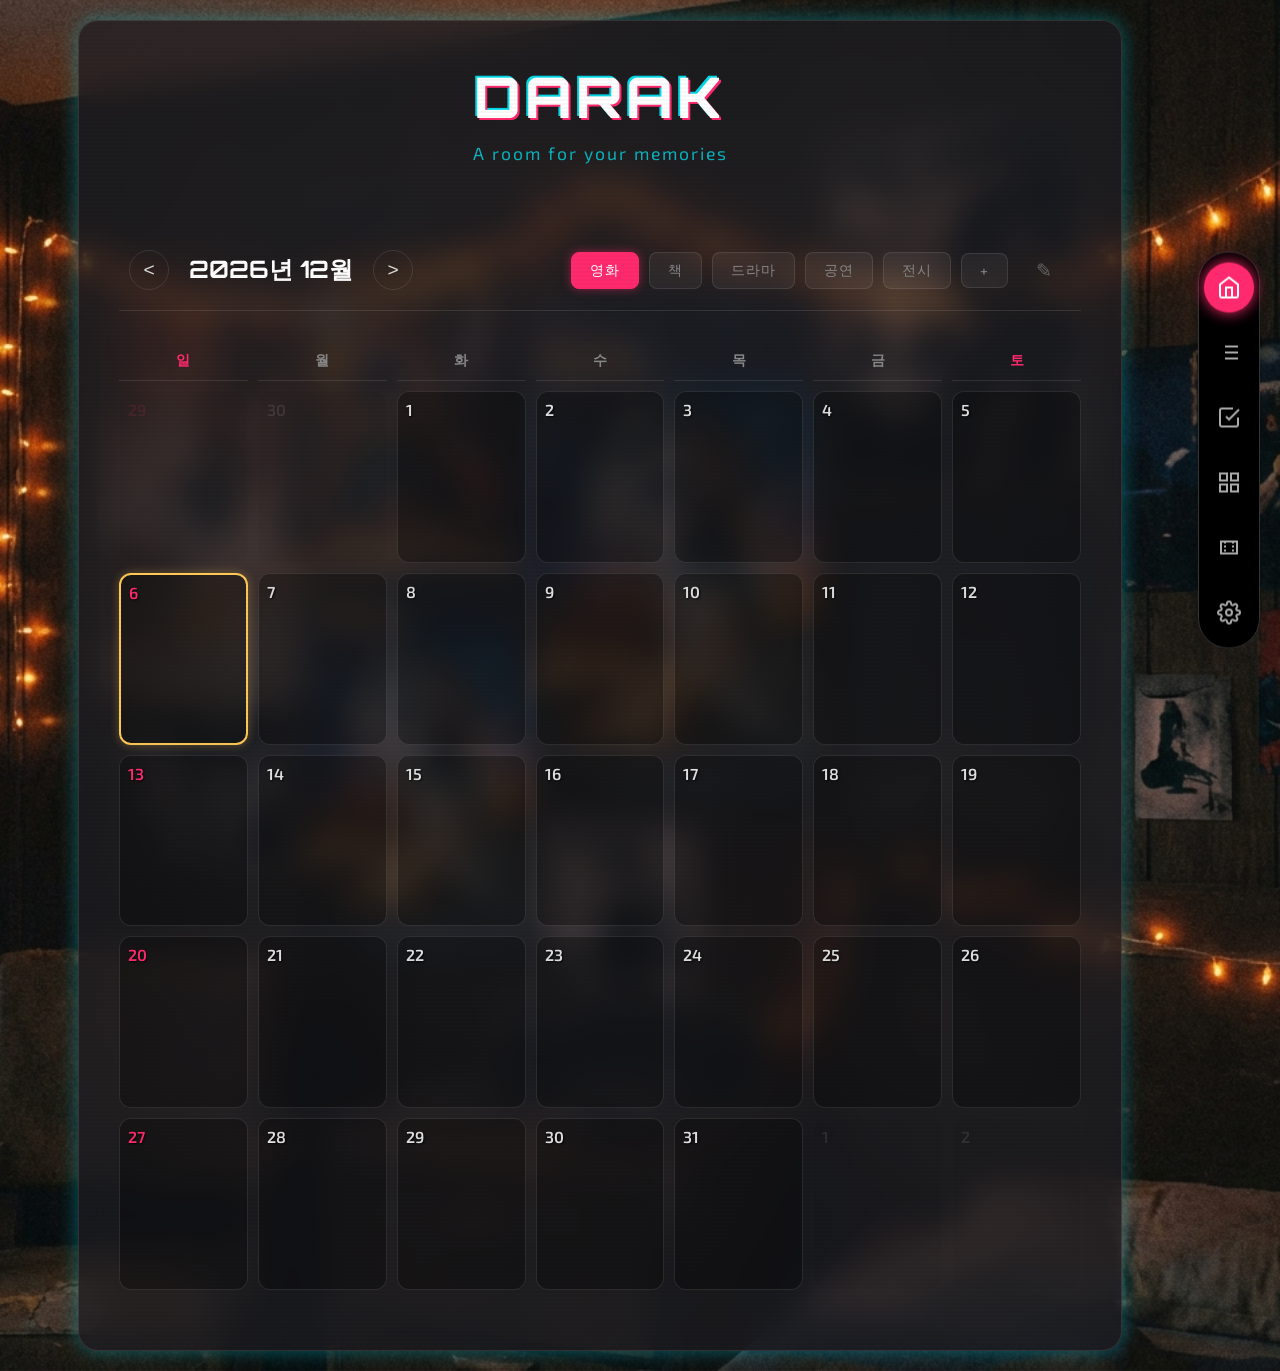
==== KimGeonho_Final/main/index.html @ 85fdf647 "DARAK 첫 커밋" ====
<!DOCTYPE html>
<html>

<head>
  <meta charset="UTF-8" />
  <meta name="viewport" content="width=device-width, initial-scale=1.0" />
  <title> DARAK </title>
  <link rel="preconnect" href="https://fonts.googleapis.com">
  <link rel="preconnect" href="https://fonts.gstatic.com" crossorigin>
  <link href="https://fonts.googleapis.com/css2?family=Exo+2:wght@300;400;700&family=Orbitron:wght@400;700&display=swap"
    rel="stylesheet">
  <script src="https://cdn.zingchart.com/zingchart.min.js"></script>
  <link rel="stylesheet" href="style.css">
</head>

<body>
  <div class="container">
    <h1> DARAK </h1>
    <p class="subtitle">A room for your memories</p>
    <h2 id="pageTitle"
      style="color: var(--accent-neon-blue); margin-top: 10px; font-size: 1.5em; text-transform: uppercase; font-family: 'Orbitron', sans-serif; height: 1.5em;">
    </h2>


    <div class="calendar-header">
      <div class="month-nav">
        <button class="nav-button" onclick="changeMonth(-1)">&lt;</button>
        <div class="month-year" id="monthYear">2025년 1월</div>
        <button class="nav-button" onclick="changeMonth(1)">&gt;</button>
      </div>
      <div class="category-tabs">
        <div class="category-tab active">영화</div>
        <div class="category-tab">책</div>
        <div class="category-tab">드라마</div>
        <div class="category-tab">공연</div>
        <div class="category-tab">전시</div>
        <div class="category-tab">+</div>
        <div class="category-tab edit-mode-btn" onclick="toggleCategoryEdit()" title="Remove Category">✎</div>
      </div>
    </div>

    <!-- Main Views -->
    <!-- ... skipping middle ... -->

    <!-- Main Views -->

    <!-- Main Views -->
    <div id="calendarView" class="view-section active">
      <div class="calendar-grid">
        <div class="day-header weekend">일</div>
        <div class="day-header">월</div>
        <div class="day-header">화</div>
        <div class="day-header">수</div>
        <div class="day-header">목</div>
        <div class="day-header">금</div>
        <div class="day-header weekend">토</div>
        <!-- Days will be generated by JS -->
      </div>
    </div>

    <!-- List View Added -->
    <div id="listView" class="view-section" style="display: none;">
      <div class="list-container" id="recordListContainer">
        <!-- List items will be generated here -->
      </div>
    </div>

    <div id="bucketView" class="view-section" style="display: none;">
      <h2 class="month-year">Bucket List</h2>
      <div class="bookshelf" id="bookshelfContainer">
        <!-- Shelves will be generated here -->
      </div>
    </div>

    <!-- Stats View -->
    <div id="statsView" class="view-section" style="display: none;">
      <h3 class="month-year">Statistics</h3>
      <div class="view-content">
        <div class="stats-dashboard">

          <!-- Card 1: Total Memories (Full Width) -->
          <div class="stat-card span-2" style="text-align: center; padding: 20px;">
            <h4 style="margin-bottom: 10px;">TOTAL MEMORIES</h4>
            <div class="stat-big-number neon-blue" id="statTotalCount">0</div>
          </div>

          <!-- Card 2: By Category -->
          <div class="stat-card">
            <h4>By Category</h4>
            <div class="stat-list" id="statCategoryList"></div>
          </div>

          <!-- Card 3: Top 3 Favorites -->
          <div class="stat-card">
            <h4>Top 3 Favorites</h4>
            <div id="statTop3List"></div>
          </div>

          <!-- Card 4: Rating Distribution -->
          <div class="stat-card">
            <div style="display:flex; justify-content:space-between; align-items:center;">
              <h4>Rating Distribution</h4>
              <div id="statAvgDisplay" class="stat-avg-display"></div>
            </div>
            <div class="stat-graph" id="statRatingGraph"></div>
          </div>

          <!-- Card 5: Mind Map -->
          <div class="stat-card">
            <h4>Keywords</h4>
            <div id="statMindMap" class="mindmap-container"></div>
          </div>

        </div>
      </div>
    </div>

    <!-- Ticket Gallery View -->
    <!-- Ticket Wall View (Renamed to match script and optimized structure) -->
    <div id="ticketWallView" class="view-section" style="display: none;">
      <h2 class="month-year">Ticket Archive</h2>
      <div id="ticketWallContainer" class="ticket-wall-container">
        <!-- Saved tickets shown here -->
      </div>
    </div>

    <!-- Settings View (New) -->
    <div id="settingsView" class="view-section" style="display: none;">
      <h2 class="month-year">Settings</h2>
      <div class="view-content" style="padding: 20px; color: var(--text-main);">

        <div class="settings-card"
          style="background: rgba(0,0,0,0.5); padding: 20px; border-radius: 12px; border: 1px solid var(--glass-border); margin-bottom: 20px;">
          <h3 style="color: var(--accent-neon-blue); margin-bottom: 15px;">Data Management</h3>
          <p style="margin-bottom: 15px; color: #aaa;">Export your data for backup or restore it from a previous save.
          </p>

          <div style="display: flex; gap: 10px;">
            <button class="save-btn" onclick="window.exportJSON()" style="margin: 0; flex: 1;">
              Export Data (JSON)
            </button>
            <button class="save-btn" onclick="document.getElementById('importFileSetting').click()"
              style="margin: 0; flex: 1; background: var(--accent-gold); color: #000;">
              Import Data
            </button>
            <input type="file" id="importFileSetting" style="display: none;" accept=".json"
              onchange="window.importJSON(event)">
          </div>
        </div>

        <div class="settings-card"
          style="background: rgba(0,0,0,0.5); padding: 20px; border-radius: 12px; border: 1px solid var(--glass-border);">
          <h3 style="color: var(--accent-gold); margin-bottom: 15px;">About</h3>
          <p style="color: #aaa;">DARAK: A room for your memories.</p>
          <p style="color: #666; font-size: 0.8em; margin-top: 10px;">Version 1.2.0 (IndexedDB Enabled)</p>
        </div>

      </div>
    </div>
  </div>

  <!-- Floating Sidebar -->
  <div class="floating-sidebar">
    <button class="sidebar-btn active" onclick="switchView('calendar')" title="Home">
      <svg width="24" height="24" viewBox="0 0 24 24" fill="none" stroke="currentColor" stroke-width="2">
        <path d="M3 9l9-7 9 7v11a2 2 0 0 1-2 2H5a2 2 0 0 1-2-2z"></path>
        <polyline points="9 22 9 12 15 12 15 22"></polyline>
      </svg>
    </button>
    <button class="sidebar-btn" onclick="switchView('list')" title="List View">
      <svg width="24" height="24" viewBox="0 0 24 24" fill="none" stroke="currentColor" stroke-width="2">
        <line x1="8" y1="6" x2="21" y2="6"></line>
        <line x1="8" y1="12" x2="21" y2="12"></line>
        <line x1="8" y1="18" x2="21" y2="18"></line>
        <line x1="3" y1="6" x2="3.01" y2="6"></line>
        <line x1="3" y1="12" x2="3.01" y2="12"></line>
        <line x1="3" y1="18" x2="3.01" y2="18"></line>
      </svg>
    </button>
    <button class="sidebar-btn" onclick="switchView('bucket')" title="Bucket List">
      <svg width="24" height="24" viewBox="0 0 24 24" fill="none" stroke="currentColor" stroke-width="2">
        <polyline points="9 11 12 14 22 4"></polyline>
        <path d="M21 12v7a2 2 0 0 1-2 2H5a2 2 0 0 1-2-2V5a2 2 0 0 1 2-2h11"></path>
      </svg>
    </button>
    <button class="sidebar-btn" onclick="switchView('stats')" title="Statistics">
      <svg width="24" height="24" viewBox="0 0 24 24" fill="none" stroke="currentColor" stroke-width="2">
        <rect x="3" y="3" width="7" height="7"></rect>
        <rect x="14" y="3" width="7" height="7"></rect>
        <rect x="14" y="14" width="7" height="7"></rect>
        <rect x="3" y="14" width="7" height="7"></rect>
      </svg>
    </button>
    <!-- Ticket Gallery Button -->
    <button class="sidebar-btn" onclick="switchView('gallery')" title="Ticket Storage">
      <svg width="24" height="24" viewBox="0 0 24 24" fill="none" stroke="currentColor" stroke-width="2">
        <path d="M4 6h16v12H4z"></path>
        <line x1="8" y1="6" x2="8" y2="18" stroke-dasharray="2 2"></line>
        <line x1="16" y1="6" x2="16" y2="18" stroke-dasharray="2 2"></line>
      </svg>
    </button>
    <!-- Settings Button -->
    <button class="sidebar-btn" onclick="switchView('settings')" title="Settings">
      <svg width="24" height="24" viewBox="0 0 24 24" fill="none" stroke="currentColor" stroke-width="2">
        <circle cx="12" cy="12" r="3"></circle>
        <path
          d="M19.4 15a1.65 1.65 0 0 0 .33 1.82l.06.06a2 2 0 0 1 0 2.83 2 2 0 0 1-2.83 0l-.06-.06a1.65 1.65 0 0 0-1.82-.33 1.65 1.65 0 0 0-1 1.51V21a2 2 0 0 1-2 2 2 2 0 0 1-2-2v-.09A1.65 1.65 0 0 0 9 19.4a1.65 1.65 0 0 0-1.82.33l-.06.06a2 2 0 0 1-2.83 0 2 2 0 0 1 0-2.83l.06-.06a1.65 1.65 0 0 0 .33-1.82 1.65 1.65 0 0 0-1.51-1H3a2 2 0 0 1-2-2 2 2 0 0 1 2-2h.09A1.65 1.65 0 0 0 4.6 9a1.65 1.65 0 0 0-.33-1.82l-.06-.06a2 2 0 0 1 0-2.83 2 2 0 0 1 2.83 0l.06.06a1.65 1.65 0 0 0 1.82.33H9a1.65 1.65 0 0 0 1-1.51V3a2 2 0 0 1 2-2 2 2 0 0 1 2 2v.09a1.65 1.65 0 0 0 1 1.51 1.65 1.65 0 0 0 1.82-.33l.06-.06a2 2 0 0 1 2.83 0 2 2 0 0 1 0 2.83l-.06.06a1.65 1.65 0 0 0-.33 1.82V9a1.65 1.65 0 0 0 1.51 1H21a2 2 0 0 1 2 2 2 2 0 0 1-2 2h-.09a1.65 1.65 0 0 0-1.51 1z">
        </path>
      </svg>
    </button>
  </div>

  <!-- Modal Structure -->
  <div class="modal-overlay" id="recordModal">
    <div class="modal-content">
      <div class="modal-header">
        <div class="modal-title" id="modalTitle">Record</div>
        <button class="close-btn" type="button" onclick="closeModal()">&times;</button>
      </div>
      <div class="modal-body" id="modalBody">
        <form class="record-form" id="recordForm" onsubmit="saveRecord(event)">
          <!-- Title Section Redesigned -->
          <div class="form-group title-group">
            <input type="text" class="form-input title-input" id="recordTitle" placeholder="Enter Title Here">
          </div>

          <div class="form-group">
            <label class="form-label">Date</label>
            <input type="date" class="form-input" id="recordDate" required readonly>
          </div>

          <div class="form-group">
            <label class="form-label">Category</label>
            <select class="form-select" id="recordCategory" onchange="updateCategoryFields()">
              <option value="영화">영화</option>
              <option value="책">책</option>
              <option value="드라마">드라마</option>
              <option value="공연">공연</option>
              <option value="전시">전시</option>
              <option value="기타">기타</option>
            </select>
          </div>

          <div class="form-group">
            <label class="form-label">Image</label>
            <div class="image-mode-tabs">
              <button type="button" class="mode-tab active" onclick="switchImageMode('upload')">Upload</button>
              <button type="button" class="mode-tab" onclick="switchImageMode('search')">Search Web</button>
            </div>

            <div id="imageUploadSection">
              <div class="image-upload-wrapper">
                <input type="file" id="recordImage" accept="image/*" onchange="handleImageUpload(event)" hidden>
                <label for="recordImage" class="custom-file-upload btn-style">
                  <svg width="24" height="24" viewBox="0 0 24 24" fill="none" stroke="currentColor" stroke-width="2"
                    stroke-linecap="round" stroke-linejoin="round">
                    <rect x="3" y="3" width="18" height="18" rx="2" ry="2"></rect>
                    <circle cx="8.5" cy="8.5" r="1.5"></circle>
                    <polyline points="21 15 16 10 5 21"></polyline>
                  </svg>
                  <span>Upload Image</span>
                </label>
              </div>
            </div>

            <div id="imageSearchSection" style="display: none;">
              <div class="search-box">
                <input type="text" id="imgSearchInput" class="form-input" placeholder="Search for posters">
                <button type="button" class="search-go-btn" onclick="searchImages()">Go</button>
              </div>
              <div id="imgSearchResults" class="search-results-grid"></div>
            </div>

            <img id="imagePreview" class="image-preview">
          </div>

          <!-- OST Section Redesigned -->
          <div class="form-group">
            <label class="form-label">Music / Soundtrack</label>
            <div class="image-mode-tabs">
              <button type="button" class="mode-tab active" onclick="switchOstMode('url')">URL / Upload</button>
              <button type="button" class="mode-tab" onclick="switchOstMode('search')">Search YouTube</button>
            </div>

            <div id="ostUrlSection">
              <div class="ost-inputs">
                <input type="text" class="form-input" id="recordYoutube" placeholder="Paste YouTube URL">
                <input type="file" id="recordAudio" accept="audio/*" hidden onchange="handleAudioUpload(event)">
                <label for="recordAudio" class="custom-file-upload small-upload btn-style">
                  <span>Upload Music</span>
                </label>
              </div>
            </div>

            <div id="ostSearchSection" style="display: none;">
              <div class="search-box">
                <input type="text" id="ytSearchInput" class="form-input" placeholder="Search for music">
                <button type="button" class="search-go-btn" onclick="searchYoutube()">Go</button>
              </div>
              <div id="ytSearchResults" class="search-results-grid" style="grid-template-columns: 1fr; gap: 5px;"></div>
            </div>

            <div id="ostPreview" class="ost-preview"></div>
          </div>

          <div id="dynamicFields" class="dynamic-fields"></div>

          <div class="form-group">
            <label class="form-label">Location</label>
            <div class="tag-container" id="tags_location">
              <button type="button" class="add-tag-btn" onclick="addTag('location')">+</button>
            </div>
            <input type="hidden" id="recordLocation" class="dynamic-input">
          </div>

          <div class="form-group">
            <label class="form-label">Rating</label>
            <div class="star-rating" id="starRating">
              <span class="star" onclick="setRating(1)">★</span>
              <span class="star" onclick="setRating(2)">★</span>
              <span class="star" onclick="setRating(3)">★</span>
              <span class="star" onclick="setRating(4)">★</span>
              <span class="star" onclick="setRating(5)">★</span>
            </div>
            <input type="hidden" id="ratingValue" value="0">
          </div>

          <div class="form-group">
            <label class="form-label">Mood</label>
            <div class="mood-selector" id="moodSelector">
              <span class="mood-option" data-value="happy" onclick="setMood('happy')" title="Happy">😊</span>
              <span class="mood-option" data-value="excited" onclick="setMood('excited')" title="Excited">🤩</span>
              <span class="mood-option" data-value="relaxed" onclick="setMood('relaxed')" title="Relaxed">😌</span>
              <span class="mood-option" data-value="sad" onclick="setMood('sad')" title="Sad">😢</span>
              <span class="mood-option" data-value="angry" onclick="setMood('angry')" title="Angry">😡</span>
            </div>
            <input type="hidden" id="recordMood">
          </div>

          <div class="form-group">
            <label class="form-label">Review</label>
            <textarea class="form-textarea auto-expand" id="recordReview" rows="3"></textarea>
          </div>

          <input type="hidden" id="recordId">

          <div class="modal-footer" style="display: flex; gap: 10px; margin-top: 20px;">
            <button type="button" class="delete-btn" onclick="deleteCurrentRecord()"
              style="background: #e53e3e; color: white; border: none; padding: 15px; border-radius: 10px; flex: 1; display: none;"
              id="btnDelete">Delete</button>
            <button type="button" class="ticket-btn" onclick="downloadTicket()"
              style="background: var(--accent-gold); color: #000; border: none; padding: 15px; border-radius: 10px; flex: 1; font-weight:700;">Ticket</button>
            <button type="submit" class="save-btn" style="flex: 2; margin-top: 0;">Save Record</button>
          </div>
        </form>
      </div>
    </div>
  </div>

  <!-- Daily List Modal -->
  <div class="modal-overlay" id="dailyListModal">
    <div class="modal-content" style="max-width: 500px;">
      <div class="modal-header">
        <div class="modal-title" id="dailyListDate">Date</div>
        <button class="close-btn" onclick="closeDailyList()">&times;</button>
      </div>
      <div class="modal-body" id="dailyListBody">
        <!-- List items start -->
        <!-- Items inserted by JS -->
      </div>
    </div>
  </div>

  <!-- Settings Modal -->
  <div class="modal-overlay" id="settingsModal">
    <div class="modal-content" style="max-width: 500px;">
      <div class="modal-header">
        <div class="modal-title">Settings</div>
        <button class="close-btn" onclick="closeSettings()">&times;</button>
      </div>
      <div class="modal-body">
        <div class="form-group">
          <label class="form-label">Data Management</label>
          <div style="display: flex; gap: 10px; margin-bottom: 20px;">
            <button class="save-btn" onclick="exportJSON()" style="flex:1;">Backup Data (JSON)</button>
            <button class="ticket-btn" onclick="document.getElementById('importFile').click()"
              style="flex:1; background: #333; color: white;">Restore Data</button>
            <input type="file" id="importFile" accept=".json" style="display:none;" onchange="importJSON(event)">
          </div>
        </div>
        <div class="form-group" style="opacity: 0.5; pointer-events: none;">
          <label class="form-label">API Configuration (Built-in)</label>
          <input type="text" class="form-input" value="API Keys are integrated." readonly>
        </div>
        <!-- <button class="save-btn" onclick="saveSettings()">Save Configuration</button> -->
      </div>
    </div>
  </div>

  <!-- Ticket Export Template (Hidden/Off-screen) -->
  <div id="ticket-export-view" class="ticket-visual" style="position: absolute; left: -9999px; top: 0;">
    <div class="ticket-header">
      <img id="ticketImage" class="ticket-img">
      <div class="ticket-overlay"></div>
    </div>
    <div class="ticket-body">
      <div class="ticket-date" id="ticketDate">2025.12.25</div>
      <h1 class="ticket-title" id="ticketTitle">Movie Title</h1>
      <div class="ticket-meta">
        <span id="ticketCategory">MOVIE</span> • <span id="ticketRating">★★★★★</span>
      </div>
      <div class="ticket-location" id="ticketLocation">@ Home</div>
      <div class="ticket-barcode">
        <div class="barcode-lines"></div>
        <span class="ticket-id">NO. 0029384</span>
      </div>
    </div>
    <div class="ticket-rip"></div>
  </div>


  <!-- Custom Retro Confirm/Alert Modal -->
  <div class="modal-overlay" id="customPopup">
    <div class="modal-content retro-popup" style="max-width: 400px; text-align: center;">
      <h3 id="popupTitle" style="color: var(--accent-gold); margin-bottom: 15px;">ALERT</h3>
      <p id="popupMessage" style="margin-bottom: 20px; font-size: 1.1em;"></p>
      <input type="text" id="popupInput" class="form-input" style="display:none; margin-bottom: 20px;">
      <div class="popup-buttons">
        <button id="popupCancel" class="delete-btn" style="padding: 10px 20px; border-radius: 8px;">Cancel</button>
        <button id="popupOk" class="save-btn" style="margin: 0; padding: 10px 20px; border-radius: 8px;">OK</button>
      </div>
    </div>
  </div>

  <!-- Bucket List Action Modal -->
  <div class="modal-overlay" id="bucketActionModal">
    <div class="modal-content retro-popup" style="max-width: 400px; text-align: center;">
      <h3 id="bucketActionTitle" style="color: var(--accent-gold); margin-bottom: 20px;">BOOK TITLE</h3>
      <div class="popup-buttons vertical">
        <button onclick="handleBucketAction('review')" class="save-btn" style="width:100%; margin-bottom:10px;">Write
          Review</button>
        <button onclick="handleBucketAction('delete')" class="delete-btn"
          style="width:100%; margin-bottom:10px; background:#9d9d9d;">Remove</button>
        <button onclick="closeBucketAction()" class="cancel-btn" style="width:100%; border-radius:8px;">Cancel</button>
      </div>
    </div>
  </div>

  <!-- Bucket List Add Modal -->
  <div class="modal-overlay" id="bucketAddModal">
    <div class="modal-content retro-popup" style="max-width: 500px;">
      <h3 style="color: var(--accent-neon-blue); text-align: center; margin-bottom: 20px;">Add to Bucket List
      </h3>

      <div class="form-group">
        <label class="form-label">Title</label>
        <input type="text" id="bucketAddTitle" class="form-input title-input" placeholder="What do you want to see?">
      </div>

      <div class="form-group">
        <label class="form-label">Category</label>
        <div class="category-filter-container" id="bucketAddCategoryContainer">
          <!-- Buttons generated by JS -->
        </div>
        <input type="hidden" id="bucketAddCategory">
      </div>

      <div class="popup-buttons">
        <button onclick="closeBucketAdd()" class="delete-btn" style="padding:10px 20px;">Cancel</button>
        <button onclick="confirmBucketAdd()" class="save-btn" style="margin:0; padding:10px 20px;">Add
          Item</button>
      </div>
    </div>
  </div>



  <!-- Add Category Modal (Standardized) -->
  <div class="modal-overlay" id="addCategoryModal" style="z-index: 2147483647 !important;">
    <div class="modal-content retro-popup" style="max-width: 400px; text-align: center;">
      <h3 style="color: var(--accent-neon-blue); margin-bottom: 25px;">Add New Category</h3>
      <input type="text" id="newCategoryInput" class="form-input title-input" placeholder="Category Name"
        style="margin-bottom: 20px; width: 100%;">
      <div class="popup-buttons vertical">
        <button onclick="confirmAddCategory()" class="save-btn"
          style="width: 100%; margin-bottom: 10px;">Create</button>
        <button onclick="closeAddCategoryModal()" class="cancel-btn" style="width: 100%;">Cancel</button>
      </div>
    </div>
  </div>

  </div>
  </div>
  </div>

  <!-- Import Options Modal -->
  <div class="modal-overlay" id="importOptionsModal" style="z-index: 2147483647 !important;">
    <div class="modal-content retro-popup"
      style="max-width: 450px; text-align: center; border: 1px solid var(--accent-neon-blue);">
      <h3 style="color: var(--accent-neon-blue); margin-bottom: 20px;">Import Data Options</h3>
      <p style="color: #ccc; margin-bottom: 25px;">How would you like to handle the imported data?</p>

      <div class="popup-buttons vertical" style="gap: 15px;">
        <button onclick="confirmImport('merge')" class="save-btn"
          style="width: 100%; background: linear-gradient(135deg, #1cb5e0, #000851);">
          <strong>Merge (Recommend)</strong><br>
          <span style="font-size: 0.8em; font-weight: normal; opacity: 0.8;">Keep existing data, add new items.
            safe.</span>
        </button>

        <button onclick="confirmImport('replace')" class="save-btn"
          style="width: 100%; background: linear-gradient(135deg, #ff2a6d, #b00e3a); box-shadow: 0 4px 15px rgba(255,42,109,0.3);">
          <strong>Replace All</strong><br>
          <span style="font-size: 0.8em; font-weight: normal; opacity: 0.8;">⚠️ Overwrite current data
            completely.</span>
        </button>

        <button onclick="closeImportOptions()" class="cancel-btn" style="width: 100%;">Cancel</button>
      </div>
    </div>
  </div>

  <!-- Ticket Preview Modal -->
  <div class="modal-overlay" id="ticketPreviewModal">
    <div class="modal-content retro-popup" style="max-width: 450px; text-align: center; padding: 30px !important;">
      <h3 style="color: var(--accent-neon-blue); margin-bottom: 20px;">Ticket Generated</h3>
      <div id="ticketPreviewContainer"
        style="margin-bottom: 20px; border: 2px solid #555; border-radius: 8px; overflow: hidden;">
        <!-- Image injected here -->
      </div>
      <div class="popup-buttons vertical" style="display: flex; flex-direction: column; gap: 10px; width: 100%;">
        <button id="btnDownloadTicket" class="save-btn" style="width: 100%;">Download Image</button>
        <button id="btnSaveToWall" class="save-btn"
          style="width: 100%; background: var(--accent-gold); color: #000;">Add to Ticket Wall</button>
        <button onclick="document.getElementById('ticketPreviewModal').classList.remove('active')" class="cancel-btn"
          style="width: 100%;">Close</button>
      </div>
    </div>
  </div>



  <!-- Ticket HTML Template (Hidden) -->
  <div id="ticketView" class="ticket-view">
    <!-- Clip-path handles edges now -->

    <div class="ticket-content-overlay">
      <div class="ticket-header-overlay">
        <span class="ticket-brand">DARAK ORIGINAL TICKET</span>
        <span class="ticket-year" id="ticketYear">2024</span>
      </div>

      <div class="ticket-main-info">
        <h2 id="ticketTitle">TITLE</h2>
        <div class="ticket-rating-stars" id="ticketRating">★★★★★</div>
      </div>

      <div class="ticket-details-grid">
        <div class="ticket-detail-item">
          <label>DATE</label>
          <span id="ticketDate">2024.05.20</span>
        </div>
        <div class="ticket-detail-item">
          <label>CATEGORY</label>
          <span id="ticketCategory">MOVIE</span>
        </div>
        <div class="ticket-detail-item full-width">
          <label>REVIEW</label>
          <span id="ticketReview" class="review-text">Review text...</span>
        </div>
      </div>

      <div class="ticket-footer-bar">
        <span>COLLECT YOUR MOMENTS</span>
        <span class="barcode-font">||| ||| || |||</span>
      </div>
    </div>
  </div>

  <script src="https://html2canvas.hertzen.com/dist/html2canvas.min.js"></script>
  <script src="script.js?v=999"></script>
</body>

</html>
---- KimGeonho_Final/main/style.css ----
/* Retro Room Theme - 80s Arcade / DVD Rental Vibe */
:root {
  /* Palette */
  --bg-dark: #121212;
  --bg-panel: #1e1e24;
  --accent-neon-pink: #ff2a6d;
  --accent-neon-blue: #05d9e8;
  --accent-gold: #ffc857;
  --text-main: #e0e0e0;
  --text-muted: #888888;

  /* Glassmorphism */
  --glass-border: rgba(255, 255, 255, 0.1);
  --glass-bg: rgba(30, 30, 36, 0.7);
  --glass-highlight: rgba(255, 255, 255, 0.05);

  /* Shadows */
  --neon-glow-pink: 0 0 10px rgba(255, 42, 109, 0.5);
  --neon-glow-blue: 0 0 10px rgba(5, 217, 232, 0.5);
}

* {
  margin: 0;
  padding: 0;
  box-sizing: border-box;
}

body {
  font-family: 'Exo 2', 'Segoe UI', sans-serif;
  /* UPDATE */
  background-color: var(--bg-dark);
  /* Subtle grain/noise background could be added here */
  color: var(--text-main);
  min-height: 100vh;
  display: flex;
  justify-content: center;
  align-items: center;
  padding: 20px;
  padding-right: 100px;
  /* Reserve space for sidebar */
}

/* Scrollbar Styling */
::-webkit-scrollbar {
  width: 8px;
}

::-webkit-scrollbar-track {
  background: var(--bg-dark);
}

::-webkit-scrollbar-thumb {
  background: #333;
  border-radius: 4px;
}

::-webkit-scrollbar-thumb:hover {
  background: var(--accent-neon-blue);
}

.container {
  background: var(--glass-bg);
  border: 1px solid var(--glass-border);
  backdrop-filter: blur(16px);
  -webkit-backdrop-filter: blur(16px);
  border-radius: 20px;
  padding: 40px;
  box-shadow: 0 20px 50px rgba(0, 0, 0, 0.5);
  max-width: 1200px;
  width: 100%;
  position: relative;
  overflow: hidden;
}

/* CRT Scanline Effect Overlay for Container (Optional Retro Touch) */
.container::after {
  content: " ";
  display: block;
  position: absolute;
  top: 0;
  left: 0;
  bottom: 0;
  right: 0;
  background: linear-gradient(rgba(18, 16, 16, 0) 50%, rgba(0, 0, 0, 0.1) 50%);
  background-size: 100% 4px;
  z-index: 100;
  pointer-events: none;
  opacity: 0.3;
}

/* Header */
h1 {
  font-family: 'Orbitron', sans-serif;
  /* UPDATE */
  text-align: center;
  color: #fff;
  margin-bottom: 10px;
  font-size: 3.5rem;
  letter-spacing: 4px;
  text-shadow: 2px 2px 0px var(--accent-neon-pink), -2px -2px 0px var(--accent-neon-blue);
  font-weight: 800;
  text-transform: uppercase;
}

.subtitle {
  text-align: center;
  color: var(--accent-neon-blue);
  margin-bottom: 40px;
  font-size: 1.1em;
  font-weight: 400;
  letter-spacing: 2px;
  opacity: 0.8;
}

/* Navigation & Tabs */
.calendar-header {
  display: flex;
  justify-content: space-between;
  align-items: center;
  margin-bottom: 30px;
  padding: 10px;
  border-bottom: 1px solid var(--glass-border);
  padding-bottom: 20px;
}

.category-tabs {
  display: flex;
  gap: 10px;
  align-items: center;
  flex-wrap: wrap;
}

.category-tab {
  padding: 8px 18px;
  background: rgba(255, 255, 255, 0.05);
  border: 1px solid var(--glass-border);
  border-radius: 8px;
  color: var(--text-muted);
  cursor: pointer;
  transition: all 0.3s ease;
  font-size: 0.9em;
  font-weight: 500;
  text-transform: uppercase;
  letter-spacing: 1px;
}

.category-tab:hover {
  background: rgba(255, 255, 255, 0.1);
  color: #fff;
  text-shadow: 0 0 5px rgba(255, 255, 255, 0.5);
  border-color: rgba(255, 255, 255, 0.3);
}

.category-tab.active {
  background: var(--accent-neon-pink);
  color: #fff;
  border-color: var(--accent-neon-pink);
  box-shadow: var(--neon-glow-pink);
}

.month-nav {
  display: flex;
  align-items: center;
  gap: 20px;
}

.nav-button {
  background: none;
  border: 1px solid var(--glass-border);
  border-radius: 50%;
  width: 40px;
  height: 40px;
  font-size: 1.2em;
  color: var(--text-main);
  cursor: pointer;
  transition: all 0.3s cubic-bezier(0.175, 0.885, 0.32, 1.275);
  display: flex;
  align-items: center;
  justify-content: center;
}

.nav-button:hover {
  background: var(--accent-neon-blue);
  color: #000;
  border-color: var(--accent-neon-blue);
  box-shadow: var(--neon-glow-blue);
  transform: scale(1.1);
}

.month-year {
  font-family: 'Orbitron', sans-serif;
  /* UPDATE */
  font-size: 1.5em;
  font-weight: 700;
  color: #fff;
  min-width: 160px;
  text-align: center;
}

/* Calendar Grid */
.calendar-grid {
  display: grid;
  grid-template-columns: repeat(7, 1fr);
  gap: 10px;
  margin-bottom: 20px;
}

.day-header {
  text-align: center;
  font-weight: 600;
  color: var(--text-muted);
  padding: 10px;
  font-size: 0.9em;
  border-bottom: 1px solid var(--glass-border);
}

.day-header.weekend {
  color: var(--accent-neon-pink);
}

.day-cell {
  aspect-ratio: 3/4;
  background: rgba(0, 0, 0, 0.3);
  border: 1px solid var(--glass-border);
  border-radius: 12px;
  position: relative;
  transition: all 0.3s ease;
  cursor: pointer;
  overflow: hidden;
}

.day-cell:hover {
  border-color: var(--accent-neon-blue);
  box-shadow: inset 0 0 15px rgba(5, 217, 232, 0.2);
  transform: translateY(-2px);
}

.day-cell.other-month {
  opacity: 0.1;
  pointer-events: none;
}

.day-cell.today {
  border: 2px solid var(--accent-gold);
  box-shadow: 0 0 10px rgba(255, 200, 87, 0.3);
}

.day-number {
  position: absolute;
  top: 8px;
  left: 8px;
  font-size: 1em;
  font-weight: 600;
  color: var(--text-main);
  z-index: 2;
  text-shadow: 1px 1px 2px rgba(0, 0, 0, 0.8);
}

.day-cell:nth-child(7n+1) .day-number {
  /* Sunday */
  color: var(--accent-neon-pink);
}

/* Image in Calendar */
.day-image {
  width: 100%;
  height: 100%;
  object-fit: cover;
  position: absolute;
  top: 0;
  left: 0;
  filter: brightness(0.9);
  transition: transform 0.3s ease;
}

.day-cell:hover .day-image {
  transform: scale(1.05);
  filter: brightness(1);
}

/* Floating Sidebar */
.floating-sidebar {
  position: fixed;
  right: 30px;
  top: 50%;
  transform: translateY(-50%);
  display: flex;
  flex-direction: column;
  gap: 20px;
  padding: 20px;
  background: rgba(0, 0, 0, 0.6);
  backdrop-filter: blur(10px);
  border: 1px solid var(--glass-border);
  border-radius: 50px;
  z-index: 100;
  left: auto;
  /* Reset previous */
}

.sidebar-btn {
  background: rgba(255, 255, 255, 0.05);
  border: 1px solid transparent;
  width: 50px;
  height: 50px;
  border-radius: 50%;
  color: var(--text-muted);
  cursor: pointer;
  transition: all 0.3s ease;
  display: flex;
  align-items: center;
  justify-content: center;
}

.sidebar-btn:hover {
  color: #fff;
  background: var(--accent-neon-blue);
  box-shadow: var(--neon-glow-blue);
  transform: scale(1.1);
}

.sidebar-btn.active {
  background: var(--accent-neon-pink);
  color: #fff;
  box-shadow: var(--neon-glow-pink);
}


/* Modal Overhaul */
.modal-overlay {
  position: fixed;
  top: 0;
  left: 0;
  width: 100%;
  height: 100%;
  background: rgba(0, 0, 0, 0.8);
  display: flex;
  display: none;
  justify-content: center;
  align-items: center;
  z-index: 1000;
  backdrop-filter: blur(8px);
  opacity: 0;
  transition: opacity 0.3s ease;
  pointer-events: none;
  /* KEY FIX */
  z-index: 2000;
}

#customPopup {
  z-index: 3000 !important;
}

.modal-overlay.active {
  display: flex;
  opacity: 1;
  pointer-events: auto;
  /* KEY FIX: Only capture clicks when active */
}

.modal-content {
  background: #25252d;
  width: 90%;
  max-width: 900px;
  max-height: 90vh;
  border-radius: 15px;
  position: relative;
  box-shadow: 0 0 40px rgba(0, 0, 0, 0.8);
  display: flex;
  flex-direction: column;
  overflow: hidden;
  border: 1px solid #333;
}

/* Modal Background Filter */
.modal-content::before {
  content: '';
  position: absolute;
  top: 0;
  left: 0;
  right: 0;
  bottom: 0;
  background-image: var(--bg-image);
  background-size: cover;
  background-position: center;
  filter: blur(30px) brightness(0.4);
  opacity: 0.6;
  z-index: 0;
  transition: opacity 0.5s ease;
}

.modal-header {
  padding: 20px 30px;
  display: flex;
  justify-content: space-between;
  align-items: center;
  z-index: 10;
}

.modal-title {
  font-family: 'Orbitron', sans-serif;
  /* UPDATE */
  color: #fff;
  font-size: 1.8em;
  font-weight: 700;
  letter-spacing: 1px;
}

.close-btn {
  background: none;
  border: none;
  color: #fff;
  font-size: 2em;
  cursor: pointer;
  transition: color 0.2s;
}

.close-btn:hover {
  color: var(--accent-neon-pink);
}

.modal-body {
  padding: 30px;
  z-index: 5;
  overflow-y: auto;
}

.record-form {
  background: rgba(30, 30, 36, 0.85);
  padding: 30px;
  border-radius: 12px;
  border: 1px solid rgba(255, 255, 255, 0.05);
}

.form-group {
  margin-bottom: 25px;
}

.form-label {
  display: block;
  margin-bottom: 10px;
  font-weight: 600;
  color: var(--accent-neon-blue);
  font-size: 0.9em;
  text-transform: uppercase;
  letter-spacing: 1px;
}

.form-input,
.form-select,
.form-textarea {
  width: 100%;
  padding: 12px;
  background: rgba(0, 0, 0, 0.3);
  border: 1px solid #444;
  border-radius: 8px;
  color: #fff;
  font-size: 1em;
  transition: border-color 0.3s;
}

.form-input:focus,
.form-select:focus,
.form-textarea:focus {
  outline: none;
  border-color: var(--accent-neon-blue);
  box-shadow: 0 0 8px rgba(5, 217, 232, 0.3);
}

.save-btn {
  background: linear-gradient(135deg, var(--accent-neon-blue), #2b5cff);
  color: #000;
  font-weight: 700;
  text-transform: uppercase;
  letter-spacing: 1px;
  border: none;
  border-radius: 8px;
  padding: 18px;
  margin-top: 20px;
  box-shadow: 0 4px 15px rgba(5, 217, 232, 0.4);
}

.save-btn:hover {
  transform: translateY(-2px);
  box-shadow: 0 6px 20px rgba(5, 217, 232, 0.6);
  background: linear-gradient(135deg, #2b5cff, var(--accent-neon-blue));
}


/* List View Styles */
.list-item {
  background: rgba(30, 30, 36, 0.9);
  border: 1px solid #333;
  color: #fff;
}

.list-item:hover {
  border-color: var(--accent-neon-pink);
  transform: translateY(-2px);
  background: rgba(40, 40, 48, 1);
}

.list-title {
  color: #fff;
}

.list-date {
  color: var(--accent-neon-blue);
}

.list-subtitle {
  color: #aaa;
}

.list-category {
  background: #444;
  color: #ddd;
}


/* Mobile */
@media (max-width: 768px) {
  .container {
    padding: 15px;
  }

  h1 {
    font-size: 2em;
  }

  .day-cell {
    aspect-ratio: 3/4;
  }

  .floating-sidebar {
    bottom: 20px;
    top: auto;
    left: 50%;
    transform: translateX(-50%);
    flex-direction: row;
    width: auto;
    padding: 10px 20px;
    border-radius: 30px;
    right: auto;
  }
}

/* Quadrant Grid for Calendar */
.quadrant-container {
  display: grid;
  grid-template-columns: 1fr 1fr;
  grid-template-rows: 1fr 1fr;
  width: 100%;
  height: 100%;
}

.quadrant-cell {
  width: 100%;
  height: 100%;
  overflow: hidden;
  position: relative;
  border: 0.5px solid rgba(0, 0, 0, 0.2);
}

.quadrant-image {
  width: 100%;
  height: 100%;
  object-fit: cover;
  transition: transform 0.3s;
}

.quadrant-cell:hover .quadrant-image {
  transform: scale(1.1);
}

/* Daily List Item Styles */
.daily-list-item {
  display: flex;
  align-items: center;
  padding: 15px;
  border-bottom: 1px solid rgba(255, 255, 255, 0.1);
  cursor: pointer;
  transition: background 0.2s;
}

.daily-list-item:hover {
  background: rgba(255, 255, 255, 0.05);
}

.daily-list-thumb {
  width: 50px;
  height: 50px;
  border-radius: 6px;
  object-fit: cover;
  margin-right: 15px;
  border: 1px solid #444;
}

.daily-list-info h4 {
  color: #fff;
  font-weight: 600;
  margin-bottom: 3px;
}

.daily-list-info span {
  opacity: 1;
  z-index: 10;
}

/* Size classes */
.tag-xl {
  font-size: 1.8em;
  color: #ff2a6d;
}

.tag-lg {
  font-size: 1.4em;
  color: #ff5c8d;
}

.tag-md {
  font-size: 1.1em;
  color: #ff85a9;
}

.tag-sm {
  font-size: 0.9em;
  color: #ffadc5;
}

.tag-chip {
  background: var(--accent-neon-blue);
  color: #000;
  padding: 5px 12px;
  border-radius: 15px;
  font-size: 0.9em;
  font-weight: 600;
  cursor: pointer;
  transition: transform 0.2s;
}

.tag-chip:hover {
  background: #fff;
  transform: scale(1.05);
}

.tag-chip::after {
  content: ' ×';
  opacity: 0.5;
}

.add-tag-btn {
  background: transparent;
  border: 1px dashed #666;
  color: #666;
  width: 30px;
  height: 30px;
  border-radius: 50%;
  cursor: pointer;
  display: flex;
  align-items: center;
  justify-content: center;
  font-size: 1.2em;
  transition: all 0.2s;
}

/* Suggested Tags */
.suggested-tags-container {
  display: flex;
  flex-wrap: wrap;
  gap: 8px;
  margin-top: 10px;
  padding-top: 10px;
  border-top: 1px dashed rgba(255, 255, 255, 0.1);
}

.tag-chip.suggestion {
  background: transparent;
  border: 1px dashed #666;
  color: #888;
  opacity: 0.8;
}

.tag-chip.suggestion:hover {
  border-color: var(--accent-neon-blue);
  color: var(--accent-neon-blue);
  background: rgba(5, 217, 232, 0.1);
  transform: scale(1.05);
}

.tag-chip.suggestion::after {
  content: ' +';
  opacity: 0.5;
}



/* Search UI */
.image-mode-tabs {
  display: flex;
  margin-bottom: 15px;
  border-bottom: 1px solid rgba(255, 255, 255, 0.1);
}

.mode-tab {
  background: transparent;
  border: none;
  color: #888;
  padding: 10px 20px;
  cursor: pointer;
  font-family: inherit;
  font-size: 1em;
  border-bottom: 2px solid transparent;
}

.mode-tab.active {
  color: var(--accent-neon-blue);
  border-bottom-color: var(--accent-neon-blue);
}

.star {
  font-size: 2em;
  color: #333;
  cursor: pointer;
  transition: color 0.2s;
  user-select: none;
}

.star.active {
  color: var(--accent-neon-blue);
  text-shadow: 0 0 10px var(--accent-neon-blue);
}

.mood-selector {
  display: flex;
  gap: 15px;
}

.mood-option {
  font-size: 2em;
  opacity: 0.3;
  cursor: pointer;
  transition: all 0.2s;
  user-select: none;
  filter: grayscale(100%);
}

.search-box {
  display: flex;
  gap: 10px;
  margin-bottom: 15px;
}

.search-go-btn {
  background: var(--accent-neon-blue);
  border: none;
  border-radius: 8px;
  color: #000;
  font-weight: 700;
  padding: 0 20px;
  cursor: pointer;
}

.search-results-grid {
  display: grid;
  grid-template-columns: repeat(3, 1fr);
  gap: 10px;
  max-height: 200px;
  overflow-y: auto;
}

.search-result-item {
  aspect-ratio: 2/3;
  width: 100%;
  object-fit: cover;
  border-radius: 8px;
  cursor: pointer;
  border: 2px solid transparent;
  transition: all 0.2s;
}

.search-result-item:hover {
  border-color: var(--accent-neon-pink);
  transform: scale(1.05);
}

.settings-btn {
  background: none;
  border: none;
  font-size: 1.5em;
  cursor: pointer;
  opacity: 0.5;
  transition: opacity 0.3s;
}

.settings-btn:hover {
  opacity: 1;
}

#settingsView {
  min-height: 400px;
  position: relative;
  z-index: 10;
}

/* Ticket Styles */
.ticket-visual {
  width: 380px;
  height: 600px;
  /* 9:16 approx for instagram story fit */
  background: #1a1a1a;
  color: #fff;
  border-radius: 20px;
  overflow: hidden;
  display: flex;
  flex-direction: column;
  font-family: 'Exo 2', sans-serif;
  box-shadow: 0 10px 30px rgba(0, 0, 0, 0.5);
  position: relative;
  border: 1px solid #333;
}

.ticket-header {
  height: 60%;
  position: relative;
  overflow: hidden;
}

.ticket-img {
  width: 100%;
  height: 100%;
  object-fit: cover;
}

.ticket-overlay {
  position: absolute;
  bottom: 0;
  left: 0;
  width: 100%;
  height: 50%;
  background: linear-gradient(to top, #1a1a1a 10%, transparent);
}

.ticket-body {
  padding: 25px;
  background: #1a1a1a;
  flex: 1;
  display: flex;
  flex-direction: column;
  align-items: center;
  text-align: center;
  position: relative;
}

.ticket-date {
  color: var(--accent-gold);
  letter-spacing: 2px;
  font-size: 0.9em;
  margin-bottom: 10px;
}

.ticket-title {
  font-family: 'Orbitron', sans-serif;
  font-size: 1.8em;
  line-height: 1.2;
  margin-bottom: 15px;
  text-shadow: 0 0 5px rgba(255, 255, 255, 0.2);
}

.ticket-meta {
  color: #888;
  font-size: 0.9em;
  text-transform: uppercase;
  margin-bottom: 20px;
}

#ticketRating {
  color: var(--accent-gold);
}

.ticket-barcode {
  margin-top: auto;
  width: 80%;
}

.barcode-lines {
  height: 30px;
  background: repeating-linear-gradient(90deg,
      #fff,
      #fff 2px,
      #000 2px,
      #000 4px);
  margin-bottom: 5px;
}

.ticket-id {
  font-family: monospace;
  font-size: 0.8em;
  color: #555;
  letter-spacing: 4px;
}


/* Bookshelf Bucket List */
.bookshelf {
  display: flex;
  flex-direction: column;
  gap: 20px;
  padding: 20px;
  background: #2a2a2a;
  /* Dark wood backing? */
  border-radius: 10px;
  min-height: 400px;
}

.shelf-row {
  height: 160px;
  /* Increased Height */
  border-bottom: 20px solid #2d1b12;

  /* Wood shelf */
  display: flex;
  align-items: flex-end;
  padding: 0 10px;
  gap: 2px;
  box-shadow: 0 5px 10px rgba(0, 0, 0, 0.5);
  position: relative;
}

.book-spine {
  width: 45px;
  height: 94%;
  /* Slightly shorter than full shelf */
  background: linear-gradient(90deg,
      rgba(255, 255, 255, 0.1) 0%,
      rgba(255, 255, 255, 0.2) 10%,
      rgba(0, 0, 0, 0.1) 12%,
      rgba(0, 0, 0, 0.1) 88%,
      rgba(255, 255, 255, 0.2) 90%,
      rgba(0, 0, 0, 0.3) 100%),
    var(--book-color, #444);
  /* Fallback */
  border-radius: 3px 6px 6px 3px;
  /* Rounded spine */
  border-left: 1px solid rgba(255, 255, 255, 0.15);
  border-right: 2px solid rgba(0, 0, 0, 0.4);
  border-top: 1px solid rgba(255, 255, 255, 0.1);
  writing-mode: vertical-rl;
  text-orientation: mixed;
  color: #eee;
  font-family: 'Exo 2', sans-serif;
  font-weight: 600;
  font-size: 0.9em;
  letter-spacing: 1px;
  text-shadow: 0 1px 2px rgba(0, 0, 0, 0.8);
  display: flex;
  align-items: center;
  justify-content: center;
  cursor: pointer;
  transition: all 0.3s cubic-bezier(0.25, 0.8, 0.25, 1);
  overflow: hidden;
  white-space: nowrap;
  padding: 10px 0;
  box-shadow: 4px 0 8px rgba(0, 0, 0, 0.6), inset 2px 0 3px rgba(255, 255, 255, 0.1);

}

.book-spine:hover {
  transform: translateY(-15px) scale(1.05);
  z-index: 100;
  margin-bottom: 0;
  box-shadow: 8px 10px 15px rgba(0, 0, 0, 0.8), inset 0 0 10px rgba(255, 255, 255, 0.2);
  filter: brightness(1.2);
}


.add-book-slot {
  width: 30px;
  height: 90%;
  border: 1px dashed #666;
  border-radius: 4px;
  display: flex;
  align-items: center;
  justify-content: center;
  color: #666;
  font-weight: bold;
  cursor: pointer;
  opacity: 0.3;
  transition: opacity 0.2s;
}

.add-book-slot:hover {
  opacity: 1;
  color: var(--accent-neon-blue);
  border-color: var(--accent-neon-blue);
}

.book-spine.movie {
  background: #d32f2f;
}

.book-spine.book {
  background: #1976d2;
}

.book-spine.drama {
  background: #388e3c;
}

.book-spine.exhibit {
  background: #fbc02d;
  color: #000;
}

.book-spine.concert {
  background: #7b1fa2;
}

/* Statistics Dashboard */
.stats-dashboard {
  padding: 20px;
  max-width: 800px;
  margin: 0 auto;
}

.stat-main-card {
  background: rgba(42, 42, 42, 0.8);
  border: 1px solid rgba(255, 255, 255, 0.1);
  border-radius: 15px;
  padding: 30px;
  text-align: center;
  margin-bottom: 20px;
  backdrop-filter: blur(10px);
}

.stat-main-card h3 {
  font-family: 'Orbitron', sans-serif;
  color: #888;
  letter-spacing: 2px;
  margin-bottom: 10px;
}

.stat-big-number {
  font-family: 'Orbitron', sans-serif;
  font-size: 4em;
  color: var(--accent-neon-blue);
  text-shadow: 0 0 10px rgba(0, 240, 255, 0.5);
}

.stat-big-number.gold {
  color: var(--accent-gold);
  text-shadow: 0 0 10px rgba(255, 215, 0, 0.5);
}

.stat-grid {
  display: grid;
  grid-template-columns: repeat(auto-fit, minmax(250px, 1fr));
  gap: 20px;
}

.stat-card {
  background: rgba(42, 42, 42, 0.6);
  border: 1px solid rgba(255, 255, 255, 0.05);
  border-radius: 15px;
  padding: 20px;
}

.stat-card h4 {
  color: #aaa;
  margin-bottom: 15px;
  border-bottom: 1px solid #444;
  padding-bottom: 10px;
}

.stat-row-item {
  display: flex;
  justify-content: space-between;
  margin-bottom: 8px;
  font-size: 0.9em;
}

.stat-bar-container {
  display: flex;
  align-items: center;
  gap: 10px;
  margin-bottom: 8px;
}

.stat-bar-label {
  width: 60px;
  /* mood emoji width */
  font-size: 1.2em;
}

.stat-bar-bg {
  flex: 1;
  height: 8px;
  background: #333;
  border-radius: 4px;
  overflow: hidden;
}

.stat-bar-fill {
  height: 100%;
  background: var(--accent-neon-pink);
  width: 0%;
  transition: width 1s ease-out;
}

.stat-bar-val {
  width: 30px;
  text-align: right;
  color: #888;
  font-size: 0.8em;
}

/* Update List View to be compact */
.list-item {
  padding: 15px;
  /* Reduced padding */
  display: flex;
  align-items: center;
  gap: 15px;
  /* Reduced gap */
}

/* Hide images in list view per feedback */
.list-item img {
  display: none !important;
}

.list-content {
  flex: 1;
}

.list-title {
  font-size: 1.1em;
  /* Slightly smaller */
}

/* Upload Button Styling (Finger cursor, button-like) */
.custom-file-upload.btn-style {
  background: rgba(255, 255, 255, 0.05);
  border: 1px solid rgba(255, 255, 255, 0.2);
  border-radius: 8px;
  padding: 8px 12px;
  /* Smaller padding */
  cursor: pointer;
  /* Finger cursor */
  user-select: none;
  /* Prevent text selection */
  transition: all 0.2s;
  display: flex;
  flex-direction: column;
  align-items: center;
  justify-content: center;
  gap: 5px;
  /* Smaller gap */
  font-size: 0.9em;
  /* Smaller text */
}

.custom-file-upload.btn-style svg {
  width: 20px;
  height: 20px;
}

.custom-file-upload.btn-style:hover {
  background: rgba(255, 255, 255, 0.1);
  border-color: var(--accent-neon-blue);
  transform: translateY(-2px);
  box-shadow: 0 5px 15px rgba(0, 240, 255, 0.2);
}

.save-btn {
  cursor: pointer;
}

.image-preview {
  max-height: 200px;
  /* Constrain height */
  width: auto;
  max-width: 100%;
  object-fit: contain;
  margin-top: 10px;
  border-radius: 8px;
}



/* Review Textarea Sizing */
#recordReview {
  min-height: 150px;
  /* Larger default */
}

/* Custom Retro Popup */
#customPopup {
  z-index: 20000 !important;
  pointer-events: none;
  /* Default: Click-through when invisible */
}

#customPopup.active {
  pointer-events: auto;
  /* Active: Capture clicks */
}

.retro-popup {
  border: 2px solid var(--glass-border);
  box-shadow: 0 0 20px rgba(0, 0, 0, 0.8), inset 0 0 50px rgba(0, 0, 0, 0.5);
  z-index: 10001;
  position: relative;
  background: rgba(20, 20, 30, 0.95);
  pointer-events: auto;
  /* Content always clickable IF parent allows */
}

.popup-buttons button {
  cursor: pointer !important;
  pointer-events: auto !important;
}

.modal {
  z-index: 10000;
  /* Standard Modal Z-index */
}

.popup-buttons {
  display: flex;
  justify-content: center;
  gap: 15px;
}

/* FIX: Active state for Mood Buttons */
.mood-option:hover {
  opacity: 0.8 !important;
  transform: scale(1.2);
  filter: grayscale(20%) !important;
}

.mood-option.active {
  opacity: 1 !important;
  filter: grayscale(0%) !important;
  text-shadow: 0 0 15px rgba(255, 255, 0, 0.5);
  transform: scale(1.2);
}

/* FIX: Stronger rules for Custom Popup Buttons */
#customPopup .popup-buttons button {
  cursor: pointer !important;
  pointer-events: auto !important;
  z-index: 20002 !important;
  position: relative;
  transition: transform 0.1s;
}

#customPopup .popup-buttons button:hover {
  transform: scale(1.05);
  filter: brightness(1.2);
}

#customPopup .popup-buttons button:active {
  transform: scale(0.95);
}

/* Ensure content is strictly above overlay */
.retro-popup {
  z-index: 20001 !important;
}

/* --- New Title Input Style --- */
.title-group {
  margin-bottom: 20px;
  border-bottom: 2px solid var(--accent-gold);
}

.title-input {
  background: transparent !important;
  border: none !important;
  border-radius: 0 !important;
  font-family: 'Orbitron', sans-serif;
  font-size: 1.5em;
  color: #fff;
  padding: 10px 0;
  width: 100%;
}

.title-input:focus {
  box-shadow: none !important;
  border-bottom: 2px solid var(--accent-neon-blue);
}

.title-input::placeholder {
  color: #555;
  font-style: italic;
  font-size: 0.8em;
}

/* --- Rating Distribution Graph --- */
.stat-graph {
  display: flex;
  align-items: flex-end;
  height: 150px;
  gap: 15px;
  padding: 10px 0;
  border-bottom: 1px solid #444;
}

.graph-bar-container {
  flex: 1;
  display: flex;
  flex-direction: column;
  justify-content: flex-end;
  align-items: center;
  height: 100%;
}

.graph-bar {
  width: 80%;
  background: var(--accent-neon-pink);
  border-radius: 4px 4px 0 0;
  transition: height 1s ease-out;
  min-height: 2px;
  position: relative;
}

.graph-bar:hover {
  filter: brightness(1.2);
}

.graph-bar-label {
  margin-top: 5px;
  font-size: 0.8em;
  color: #888;
}

.graph-bar-count {
  margin-bottom: 5px;
  font-size: 0.8em;
  color: #fff;
  font-weight: bold;
}

/* --- Category Edit Mode --- */
.edit-mode-btn {
  background: transparent !important;
  border: none !important;
  font-size: 1.2em;
  color: #666;
  transition: all 0.3s;
}

.edit-mode-btn:hover,
.edit-mode-btn.active {
  color: var(--accent-neon-pink);
  transform: scale(1.1);
}

.category-tab.deletable {
  position: relative;
  /* Shaking Animation? */
  animation: shake 0.5s infinite;
  border-color: var(--accent-neon-pink);
  color: var(--accent-neon-pink);
}

.category-tab.deletable::after {
  content: 'x';
  display: block;
  position: absolute;
  top: -5px;
  right: -5px;
  background: var(--accent-neon-pink);
  color: #fff;
  width: 15px;
  height: 15px;
  border-radius: 50%;
  font-size: 10px;
  display: flex;
  align-items: center;
  justify-content: center;
}

@keyframes shake {
  0% {
    transform: rotate(0deg);
  }

  25% {
    transform: rotate(2deg);
  }

  75% {
    transform: rotate(-2deg);
  }

  100% {
    transform: rotate(0deg);
  }
}

/* --- Bucket Category Filter Buttons --- */
.category-filter-container {
  display: flex;
  flex-wrap: wrap;
  gap: 10px;
  justify-content: center;
}

.filter-btn {
  padding: 8px 16px;
  border: 1px solid var(--glass-border);
  background: rgba(255, 255, 255, 0.05);
  color: #aaa;
  border-radius: 20px;
  cursor: pointer;
  transition: all 0.2s;
  font-size: 0.9em;
}

.filter-btn:hover {
  background: rgba(255, 255, 255, 0.1);
  color: #fff;
}

.filter-btn.active {
  background: var(--accent-neon-blue);
  color: #000;
  font-weight: bold;
  box-shadow: 0 0 10px rgba(5, 217, 232, 0.4);
  border-color: var(--accent-neon-blue);
}

/* --- Misc Button Cursors --- */
.delete-btn {
  cursor: pointer !important;
}

.ticket-btn {
  cursor: pointer !important;
}

.sidebar-btn {
  cursor: pointer !important;
}

.close-btn {
  cursor: pointer !important;
}

/* --- Bucket Modal Fixes --- */
#bucketActionModal {
  z-index: 3000 !important;
}

.popup-buttons.vertical {
  flex-direction: column;
  gap: 10px;
  width: 100%;
}

.popup-buttons.vertical button {
  width: 100%;
  margin: 0 !important;
}

/* --- Stats Gold Graph --- */
.graph-bar {
  background: var(--accent-gold);
  /* Gold Color */
}

.stat-graph-container {
  display: flex;
  flex-direction: column;
  align-items: center;
  width: 100%;
}

.stat-avg-display {
  color: var(--accent-gold);
  font-family: 'Orbitron', sans-serif;
  font-size: 1.2em;
  margin-top: 10px;
}

/* --- New Stats Sections --- */
.stat-flex-row {
  display: flex;
  gap: 20px;
  margin-top: 20px;
}

.stat-half-card {
  flex: 1;
  background: rgba(42, 42, 42, 0.6);
  border: 1px solid rgba(255, 255, 255, 0.05);
}



/* Mind Map / Keywords Container */
.mindmap-container {
  display: block;
  width: 100%;
  height: 250px;
  /* Explicit height is required for ZingChart */
  position: relative;
  overflow: hidden;
}

.title-input {
  color: #f2f4f5 !important;
  /* Cyan */
}

/* --- ULTIMATE Z-INDEX FIX --- */
#bucketAddModal,
#bucketActionModal {
  z-index: 30000 !important;
  pointer-events: auto !important;
}

.modal-content.retro-popup {
  z-index: 30002 !important;
}

/* Ensure buttons inside are reachable */
#bucketAddModal button,
#bucketActionModal button {
  pointer-events: auto !important;
  z-index: 30005 !important;
}

/* Cyan Title Fix */
.title-input {
  color: #00e5ff !important;
}

/* --- UI FIX: Just Remove Button & Layout --- */
.btn-ghost-white {
  background: transparent !important;
  border: 1px solid rgba(255, 255, 255, 0.8) !important;
  color: #fff !important;
  transition: all 0.2s;
}

.btn-ghost-white:hover {
  background: rgba(255, 255, 255, 0.1) !important;
  border-color: #fff !important;
}

/* Restore Horizontal layout for Bucket Action Modal */
#bucketActionModal .popup-buttons.vertical {
  flex-direction: row !important;
  gap: 10px;
  width: 100%;
}

#bucketActionModal .popup-buttons button {
  flex: 1;
  /* Equal width */
  margin: 0 !important;
}

/* --- Menu Bar Fix --- */
.floating-sidebar {
  z-index: 9000 !important;
  /* Ensure it stays on top but below modals */
  right: 20px !important;
  background: rgba(0, 0, 0, 0.8) !important;
  /* Darker bg to clearly separate */
}

/* --- Title Input Fix --- */
.title-input {
  color: #fff !important;
  /* Text White */
  border-bottom: 2px solid #00e5ff !important;
  /* Line Cyan */
}

/* --- Stats Fix: Ensure visibility --- */
.stat-big-number {
  opacity: 1 !important;
  visibility: visible !important;
}

.stat-canvas {
  min-height: 200px;
}

.floating-sidebar {
  position: fixed !important;
  right: 20px !important;
  top: 50% !important;
  bottom: auto !important;
  transform: translateY(-50%) !important;
  background: #000 !important;
  border: 1px solid #333;
  border-radius: 30px;
  padding: 10px 5px;
  display: flex;
  flex-direction: column;
  gap: 15px;
}

/* --- Unified Grid Stats --- */
.stats-dashboard {
  display: grid;
  grid-template-columns: 1fr 1fr;
  gap: 20px;
  padding: 20px;
  max-width: 1000px;
  margin: 0 auto;
}

.stat-card {
  background: rgba(42, 42, 42, 0.6);
  border: 1px solid rgba(255, 255, 255, 0.05);
  border-radius: 15px;
  padding: 20px;
  display: flex;
  flex-direction: column;
  min-height: 220px;
  /* Uniform height */
}

.stat-card.span-2 {
  grid-column: span 2;
  min-height: auto;
  /* Allow auto height for total count */
}

.stat-card h4 {
  color: #aaa;
  margin-bottom: 15px;
  border-bottom: 1px solid #444;
  padding-bottom: 10px;
}

/* Hide ZingChart Watermark (Optional but requested to look clean) */
#statMindMap-license-text {
  display: none !important;
}

.stat-graph-container {
  height: 100%;
  justify-content: flex-end;
  /* Push bars to bottom */
}

.stat-graph {
  flex: 1;
  display: flex;
  align-items: flex-end;
  padding-bottom: 10px;
}


.tag-container {
  display: flex;
  flex-wrap: wrap;
  gap: 8px;
  align-items: center;
  min-height: 40px;
  padding: 5px;
  overflow: visible;
  /* Prevent clipping */
}

/* Ensure Ticket Btn cursor remains */
.ticket-btn {
  cursor: pointer;
}

.close-btn {
  cursor: pointer;
}


/* --- Unified Button Styles (User Request) --- */
.save-btn,
.delete-btn,
.cancel-btn {
  padding: 12px 20px !important;
  border-radius: 12px !important;
  border: none !important;
  font-family: 'Exo 2', sans-serif;
  font-weight: 600;
  font-size: 0.95em;
  cursor: pointer;
  transition: all 0.2s ease;
  display: inline-flex;
  align-items: center;
  justify-content: center;
}

/* Primary Action (Write, Add) */
.save-btn {
  background: var(--accent-neon-blue) !important;
  color: #000 !important;
  box-shadow: 0 0 10px rgba(0, 240, 255, 0.3);
}

.save-btn:hover {
  transform: translateY(-2px);
  background: #fff !important;
  box-shadow: 0 0 20px rgba(0, 240, 255, 0.6);
}

/* Destructive / Dark Action (Remove) */
.delete-btn {
  background: #333 !important;
  /* Dark Grey */
  color: #ccc !important;
  border: 1px solid #444 !important;
}

.delete-btn:hover {
  background: #444 !important;
  color: #fff !important;
  border-color: #ff2a6d !important;
  transform: translateY(-2px);
}

/* Neutral / Cancel Action */
.sidebar-btn {
  background: transparent !important;
  color: #aaa !important;
  border: 1px solid transparent !important;
  width: 50px;
  height: 50px;
  border-radius: 50%;
  /* Circle */
  display: flex;
  align-items: center;
  justify-content: center;
  transition: all 0.2s;
  padding: 0 !important;
  /* Reset padding */
}

.sidebar-btn:hover {
  background: rgba(255, 255, 255, 0.1) !important;
  color: #fff !important;
  border-color: rgba(255, 255, 255, 0.5) !important;
  transform: scale(1.1);
  /* Zoom effect */
  box-shadow: 0 0 10px rgba(255, 255, 255, 0.2);
}

.sidebar-btn.active {
  background: var(--accent-neon-pink) !important;
  color: #fff !important;
  box-shadow: 0 0 15px var(--accent-neon-pink);
}

/* --- Main List View Styles --- */
.list-item {
  display: flex;
  align-items: center;
  padding: 15px;
  border-bottom: 1px solid rgba(255, 255, 255, 0.1);
  cursor: pointer;
  /* Finger cursor */
  transition: background 0.2s;
}

.list-item:hover {
  background: rgba(255, 255, 255, 0.05);
}

.list-image {
  width: 60px;
  height: 60px;
  object-fit: cover;
  border-radius: 8px;
  border: 1px solid #444;
  margin-right: 15px;
}

.list-date {
  width: 50px;
  text-align: center;
  margin-right: 15px;
  font-weight: bold;
  color: var(--accent-neon-blue);
  font-size: 1.1em;
  line-height: 1.2;
}

.list-content {
  flex: 1;
}

.list-title {
  font-weight: 600;
  font-size: 1.1em;
  color: #fff;
  margin-bottom: 4px;
}

.list-subtitle {
  font-size: 0.9em;
  color: #aaa;
}


.list-image {
  width: 60px;
  height: 60px;
  object-fit: cover;
  border-radius: 8px;
  border: 1px solid #444;
  margin-right: 15px;
  display: block;
  /* Ensure visibility */
}

/* --- Bucket & Action Modal Refinements --- */
/* 1. Remove Glow from Bucket Add Category Buttons */
#bucketAddModal .category-btn {
  box-shadow: none !important;
  border: 1px solid rgba(255, 255, 255, 0.2);
}

#bucketAddModal .category-btn.active {
  background: var(--accent-neon-blue);
  color: #000;
  box-shadow: none !important;
}

/* 2. Increase Margins for Bucket Add Modal */
#bucketAddModal .modal-content {
  padding: 40px !important;
}

#bucketAddModal .form-group {
  margin-bottom: 25px !important;
}

/* 3. Action Modal Margins & Button Sizing */
#bucketActionModal .modal-content {
  padding: 40px !important;
}

#bucketActionModal .popup-buttons {
  display: flex;
  gap: 15px;
  width: 100%;
}

/* Make Cancel button size equal to others */
#bucketActionModal .cancel-btn,
#bucketActionModal .save-btn,
#bucketActionModal .delete-btn {
  width: 100% !important;
  padding: 12px 0 !important;
  /* Ensure consistent padding */
  text-align: center;
  margin-bottom: 10px;
}

#bucketActionModal .cancel-btn {
  background: transparent;
  border: 1px solid #666;
  color: #ccc;
}

#bucketActionModal .cancel-btn:hover {
  border-color: #fff;
  color: #fff;
  background: rgba(255, 255, 255, 0.1);
}


.list-image {
  background-color: #333;
  /* Fallback for empty/loading */
}

/* --- Custom Popup & Ticket Alert Margins --- */
#customPopup .modal-content {
  padding: 40px !important;
}

#customPopup .popup-message {
  margin: 20px 0;
  line-height: 1.6;
}


/* --- Fix Add Category Modal Z-Index --- */
#addCategoryModal {
  z-index: 4000 !important;
}


/* --- Retro Computer Overlay & Background --- */
body {
  background: url('bg_retro.png') no-repeat center center scroll !important;
  background-size: cover !important;
  /* Ensure body takes full height to center the container */
  min-height: 100vh;
  display: flex;
  justify-content: center;
  align-items: center;
}

.computer-overlay {
  position: fixed;
  top: 0;
  left: 0;
  width: 100%;
  height: 100%;
  background: url('computer_overlay.png') no-repeat center center;
  background-size: contain;
  /* Maintain image ratio */
  z-index: 9999;
  pointer-events: none;
}

/* Adjust Container to fit inside the monitor bezel */
.container {
  /* Scale down and center */
  transform: scale(0.85);
  margin-top: -20px;
  /* Slight offset if needed */
  box-shadow: none !important;
  /* Remove outer glow if it clashes */
  max-width: 1200px;
  width: 90%;
  z-index: 1;
  /* Ensure content is above body bg but below overlay */
  position: relative;
}

/* --- Ticket Gallery Wall --- */
.ticket-wall {
  display: flex;
  flex-wrap: wrap;
  gap: 20px;
  padding: 20px;
  justify-content: center;
  min-height: 400px;
  /* Optional: Background pattern for wall look? Use existing retro bg. */
}

.ticket-wall-item {
  width: 200px;
  height: auto;
  transition: transform 0.2s;
  cursor: pointer;
  position: relative;
  /* Add stick/shadow effect */
  box-shadow: 2px 5px 10px rgba(0, 0, 0, 0.5);
  transform: rotate(var(--rotation));
}

.ticket-wall-item:hover {
  transform: scale(1.1) rotate(0deg) !important;
  z-index: 10;
}

.ticket-wall-item img {
  width: 100%;
  display: block;
  border-radius: 4px;
}


/* --- Remove Overlay Override --- */
.computer-overlay {
  display: none !important;
}

.container {
  transform: none !important;
  margin-top: 0 !important;
  width: 90% !important;
  max-width: 1200px !important;
  box-shadow: 0 0 20px rgba(5, 217, 232, 0.4) !important;
}


/* --- Fix Add Category Modal Z-Index (Persistent) --- */
#addCategoryModal {
  z-index: 99999 !important;
  pointer-events: auto !important;
}


/* --- Fix Add Category Modal Z-Index (Persistent) --- */
#addCategoryModal {
  z-index: 99999 !important;
  pointer-events: auto !important;
}


/* --- Missing Modal CSS (Restored) --- */
.modal-overlay {
  position: fixed;
  top: 0;
  left: 0;
  width: 100%;
  height: 100%;
  background: rgba(0, 0, 0, 0.7);
  display: none;
  justify-content: center;
  align-items: center;
  z-index: 9999;
  pointer-events: auto;
}

.modal-overlay.active {
  display: flex !important;
}

.modal-content {
  background: var(--glass-bg);
  backdrop-filter: blur(20px);
  -webkit-backdrop-filter: blur(20px);
  padding: 20px;
  border: 1px solid var(--glass-border);
  border-radius: 10px;
  position: relative;
  z-index: 10000;
  pointer-events: auto;
}


/* --- Ensure Popup Buttons Layout --- */
.popup-buttons {
  display: flex;
  justify-content: center;
  gap: 10px;
}


.popup-buttons {
  pointer-events: auto !important;
}


/* --- Emergency Fix for Blocking Overlays --- */
body::before,
body::after,
.container::before,
.container::after,
.retro-popup::before,
.retro-popup::after,
.modal-content::before,
.modal-content::after,
.modal-overlay::before,
.modal-overlay::after {
  pointer-events: none !important;
}

/* --- Ticket System Styles (Premium Vertical) --- */
.ticket-view {
  display: none;
  /* Hidden template */
  width: 350px;
  height: 650px;
  /* Vertical Ratio */
  background-color: #000;
  background-size: cover;
  background-position: center;
  position: relative;
  overflow: hidden;
  /* Edges are handled by inner divs or masking */
  font-family: 'Exo 2', sans-serif;
  box-shadow: 0 0 20px rgba(0, 0, 0, 0.5);
  /* Use a mask for serrated edges? Or pseudo elements */
}

/* Serrated Edges using radial gradient pattern */
.ticket-edge {
  position: absolute;
  left: 0;
  width: 100%;
  height: 15px;
  background-color: #000;
  z-index: 10;
  background-image: radial-gradient(circle, transparent 70%, #000 75%);
  background-size: 20px 20px;
  background-repeat: repeat-x;
}

/* Vintage Ticket Shape Mask */
.ticket-view {
  /* Using mask to cut out corners and create perforated edges */
  --notch-size: 15px;
  --tooth-size: 14px;
  /* Width of one tooth/gap cycle */
  --tooth-radius: 4px;

  -webkit-mask-image:
    /* 4 Corner Notches */
    radial-gradient(circle at top left, transparent var(--notch-size), black calc(var(--notch-size) + 1px)),
    radial-gradient(circle at top right, transparent var(--notch-size), black calc(var(--notch-size) + 1px)),
    radial-gradient(circle at bottom left, transparent var(--notch-size), black calc(var(--notch-size) + 1px)),
    radial-gradient(circle at bottom right, transparent var(--notch-size), black calc(var(--notch-size) + 1px)),

    /* Top Edge Perforations */
    radial-gradient(circle at top center, transparent var(--tooth-radius), black calc(var(--tooth-radius) + 0.5px)),

    /* Bottom Edge Perforations */
    radial-gradient(circle at bottom center, transparent var(--tooth-radius), black calc(var(--tooth-radius) + 0.5px));

  mask-image:
    radial-gradient(circle at top left, transparent var(--notch-size), black calc(var(--notch-size) + 1px)),
    radial-gradient(circle at top right, transparent var(--notch-size), black calc(var(--notch-size) + 1px)),
    radial-gradient(circle at bottom left, transparent var(--notch-size), black calc(var(--notch-size) + 1px)),
    radial-gradient(circle at bottom right, transparent var(--notch-size), black calc(var(--notch-size) + 1px)),
    radial-gradient(circle at top center, transparent var(--tooth-radius), black calc(var(--tooth-radius) + 0.5px)),
    radial-gradient(circle at bottom center, transparent var(--tooth-radius), black calc(var(--tooth-radius) + 0.5px));


  -webkit-mask-position:
    top left, top right, bottom left, bottom right,
    0 0, 0 100%;
  /* Edges */

  -webkit-mask-size:
    50% 50%, 50% 50%, 50% 50%, 50% 50%,
    /* Corners (cover quadrants) */
    var(--tooth-size) 20px, var(--tooth-size) 20px;
  /* Edges */

  -webkit-mask-repeat: no-repeat, no-repeat, no-repeat, no-repeat, repeat-x, repeat-x;


  -webkit-mask-composite: destination-in;
  mask-composite: intersect;
}

.ticket-view {
  --r: 20px;
  /* Corner notch radius */
  --p: 8px;
  /* Perforation radius */

  -webkit-mask-image:
    /* Corners */
    radial-gradient(circle at top left, transparent var(--r), black calc(var(--r) + 0.5px)),
    radial-gradient(circle at top right, transparent var(--r), black calc(var(--r) + 0.5px)),
    radial-gradient(circle at bottom left, transparent var(--r), black calc(var(--r) + 0.5px)),
    radial-gradient(circle at bottom right, transparent var(--r), black calc(var(--r) + 0.5px)),
    /* Edge Perforations (Top) */
    radial-gradient(circle at top center, transparent var(--p), black calc(var(--p) + 0.5px)),
    /* Edge Perforations (Bottom) */
    radial-gradient(circle at bottom center, transparent var(--p), black calc(var(--p) + 0.5px));

  -webkit-mask-position:
    top left, top right, bottom left, bottom right,
    0 0, 0 100%;

  -webkit-mask-size:
    51% 51%, 51% 51%, 51% 51%, 51% 51%,
    /* Quadrants for corners */
    30px 30px, 30px 30px;
  /* Tooth spacing */

  -webkit-mask-repeat: no-repeat, no-repeat, no-repeat, no-repeat, repeat-x, repeat-x;

  -webkit-mask-composite: destination-in;
  mask-composite: intersect;
}

/* If mask is used, we don't need .ticket-edge divs unless for decoration */
.ticket-edge {
  display: none;
}


.ticket-content-overlay {
  position: absolute;
  top: 0;
  left: 0;
  width: 100%;
  height: 100%;
  background: linear-gradient(to bottom, rgba(0, 0, 0, 0.3) 0%, rgba(0, 0, 0, 0) 40%, rgba(0, 0, 0, 0.8) 70%, #000 100%);
  display: flex;
  flex-direction: column;
  justify-content: space-between;
  padding: 30px 25px;
  box-sizing: border-box;
  color: #fff;
}

.ticket-header-overlay {
  display: flex;
  justify-content: space-between;
  align-items: center;
  border-bottom: 1px solid rgba(255, 255, 255, 0.4);
  padding-bottom: 10px;
}

.ticket-brand {
  font-size: 0.7em;
  letter-spacing: 2px;
  font-weight: 700;
  color: rgba(255, 255, 255, 0.8);
}

.ticket-year {
  font-family: 'Courier New', monospace;
  font-size: 1.2em;
  font-weight: bold;
}

.ticket-main-info {
  margin-top: auto;
  margin-bottom: 20px;
}

.ticket-main-info h2 {
  font-family: 'Playfair Display', serif;
  /* Use Serif for premium feel */
  font-size: 2.8em;
  line-height: 1;
  margin: 0 0 10px 0;
  text-shadow: 2px 2px 4px rgba(0, 0, 0, 0.8);
  font-weight: 700;
  color: var(--accent-gold);
  /* Plain color instead of gradient to avoid yellow bar issue */
}

.ticket-rating-stars {
  color: var(--accent-gold);
  font-size: 1.2em;
}

.ticket-details-grid {
  display: grid;
  grid-template-columns: 1fr 1fr;
  gap: 15px;
  border-top: 1px solid rgba(255, 255, 255, 0.3);
  padding-top: 15px;
  margin-bottom: 20px;
}

.ticket-detail-item label {
  display: block;
  font-size: 0.6em;
  color: rgba(255, 255, 255, 0.6);
  letter-spacing: 1px;
  margin-bottom: 3px;
  text-transform: uppercase;
}

.ticket-detail-item span {
  font-size: 0.95em;
  font-weight: 500;
  font-family: 'Roboto', sans-serif;
  text-shadow: 1px 1px 2px #000;
}

.ticket-detail-item.full-width {
  grid-column: span 2;
}

.review-text {
  font-style: italic;
  font-size: 0.85em;
  line-height: 1.4;
  color: #ddd;
  display: -webkit-box;
  -webkit-line-clamp: 3;
  -webkit-box-orient: vertical;
  overflow: hidden;
}

.ticket-footer-bar {
  display: flex;
  justify-content: space-between;
  align-items: center;
  font-size: 0.7em;
  opacity: 0.7;
  border-top: 1px dashed rgba(255, 255, 255, 0.3);
  padding-top: 10px;
}

.barcode-font {
  font-family: 'Libre Barcode 39 Text', monospace;
  /* Google Font to be added? Or simple representation */
  letter-spacing: 3px;
  font-size: 1.2em;
}

/* Ticket Preview Modal Adjustments */
.ticket-preview-container img {
  border-radius: 0;
  /* Let mask handle shape? or maintain round */
  /* If downloaded image has transparency from mask, standard img tag works */
  background: transparent;
  box-shadow: none;
}

/* --- Bucket List Visual Updates --- */
/* Base updates for renderBookshelf done in script, styling here */
.book-spine.type-book {
  /* Matte / Texture Look */
  background-image:
    linear-gradient(90deg, rgba(255, 255, 255, 0.05) 0%, rgba(0, 0, 0, 0.1) 20%, rgba(0, 0, 0, 0.1) 80%, rgba(255, 255, 255, 0.05) 100%),
    url('data:image/svg+xml,%3Csvg viewBox=\u00220 0 200 200\u0022 xmlns=\u0022http://www.w3.org/2000/svg\u0022%3E%3Cfilter id=\u0022noiseFilter\u0022%3E%3CfeTurbulence type=\u0022fractalNoise\u0022 baseFrequency=\u00220.8\u0022 numOctaves=\u00223\u0022 derived=\u0022true\u0022/%3E%3C/filter%3E%3Crect width=\u0022100%25\u0022 height=\u0022100%25\u0022 filter=\u0022url(%23noiseFilter)\u0022 opacity=\u00220.1\u0022/%3E%3C/svg%3E');
  box-shadow: inset 1px 0 2px rgba(255, 255, 255, 0.1), 3px 0 5px rgba(0, 0, 0, 0.6);
  border-radius: 2px 4px 4px 2px;
}

.book-spine.type-dvd {
  /* Plastic / Glossy Look */
  height: 90% !important;
  /* Slightly shorter */
  margin-top: auto;
  /* Align bottom */
  background-image:
    linear-gradient(90deg, rgba(255, 255, 255, 0.2) 0%, rgba(255, 255, 255, 0) 10%, rgba(255, 255, 255, 0) 85%, rgba(255, 255, 255, 0.1) 100%),
    linear-gradient(to bottom, transparent 2%, rgba(0, 0, 0, 0.3) 2%, rgba(0, 0, 0, 0.3) 8%, transparent 8%);
  /* Top plastic insert line */
  box-shadow: inset 0 0 5px rgba(255, 255, 255, 0.2), 2px 5px 8px rgba(0, 0, 0, 0.7);
  border-radius: 1px 2px 2px 1px;
}

/* Ticket Wall Styles (Restored) */
.ticket-wall-container {
  display: flex;
  flex-wrap: wrap;
  gap: 30px;
  padding: 40px;
  justify-content: center;
  align-content: flex-start;
  overflow-y: auto;
  height: calc(100vh - 150px);
  margin-top: 20px;
}

.view-section h2.month-year {
  display: block;
  /* Ensure it takes full width */
  text-align: center;
  margin-bottom: 40px;
  /* More space */
  margin-top: 20px;
  font-size: 2.5em;
  /* Larger title */
  color: #fff;
  width: 100%;
}

.ticket-wall-item {
  width: 200px;
  transition: transform 0.3s ease, z-index 0.3s;
  position: relative;
  filter: drop-shadow(0 10px 15px rgba(0, 0, 0, 0.5));
  cursor: pointer;
  transform: rotate(var(--rotation));
  /* Critical: Apply random rotation */
  margin: 15px;
  /* Spacing for natural look */
}

.ticket-wall-item:hover {
  z-index: 1000;
  transform: scale(1.2) rotate(0deg) !important;
}

.ticket-wall-item img {
  width: 100%;
  pointer-events: none;
}

/* === VHS Tape Style for Bucket List === */
.book-spine.type-vhs {
  background-color: #1a1a1a;
  background-image: linear-gradient(90deg, #111 2px, transparent 2px);
  background-size: 4px 100%;
  border: 1px solid #333;
  border-radius: 4px;
  display: flex !important;
  flex-direction: column;
  justify-content: center;
  align-items: center;
  padding: 4px;
  box-shadow: 2px 2px 5px rgba(0, 0, 0, 0.5);
  min-width: 40px;
}

.book-spine.type-vhs .vhs-label {
  background-color: #f0f0f0;
  color: #000;
  width: 100%;
  height: 85%;
  display: flex;
  align-items: center;
  justify-content: center;
  writing-mode: vertical-rl;
  text-orientation: mixed;
  font-family: 'Exo 2', sans-serif;
  font-size: 1.0em;
  font-weight: 700;
  letter-spacing: 0.5px;
  text-align: center;
  position: relative;
  border-top: 8px solid var(--book-color);
  border-bottom: 8px solid var(--book-color);
  border-radius: 2px;
  box-shadow: inset 0 0 5px rgba(0, 0, 0, 0.1);
}
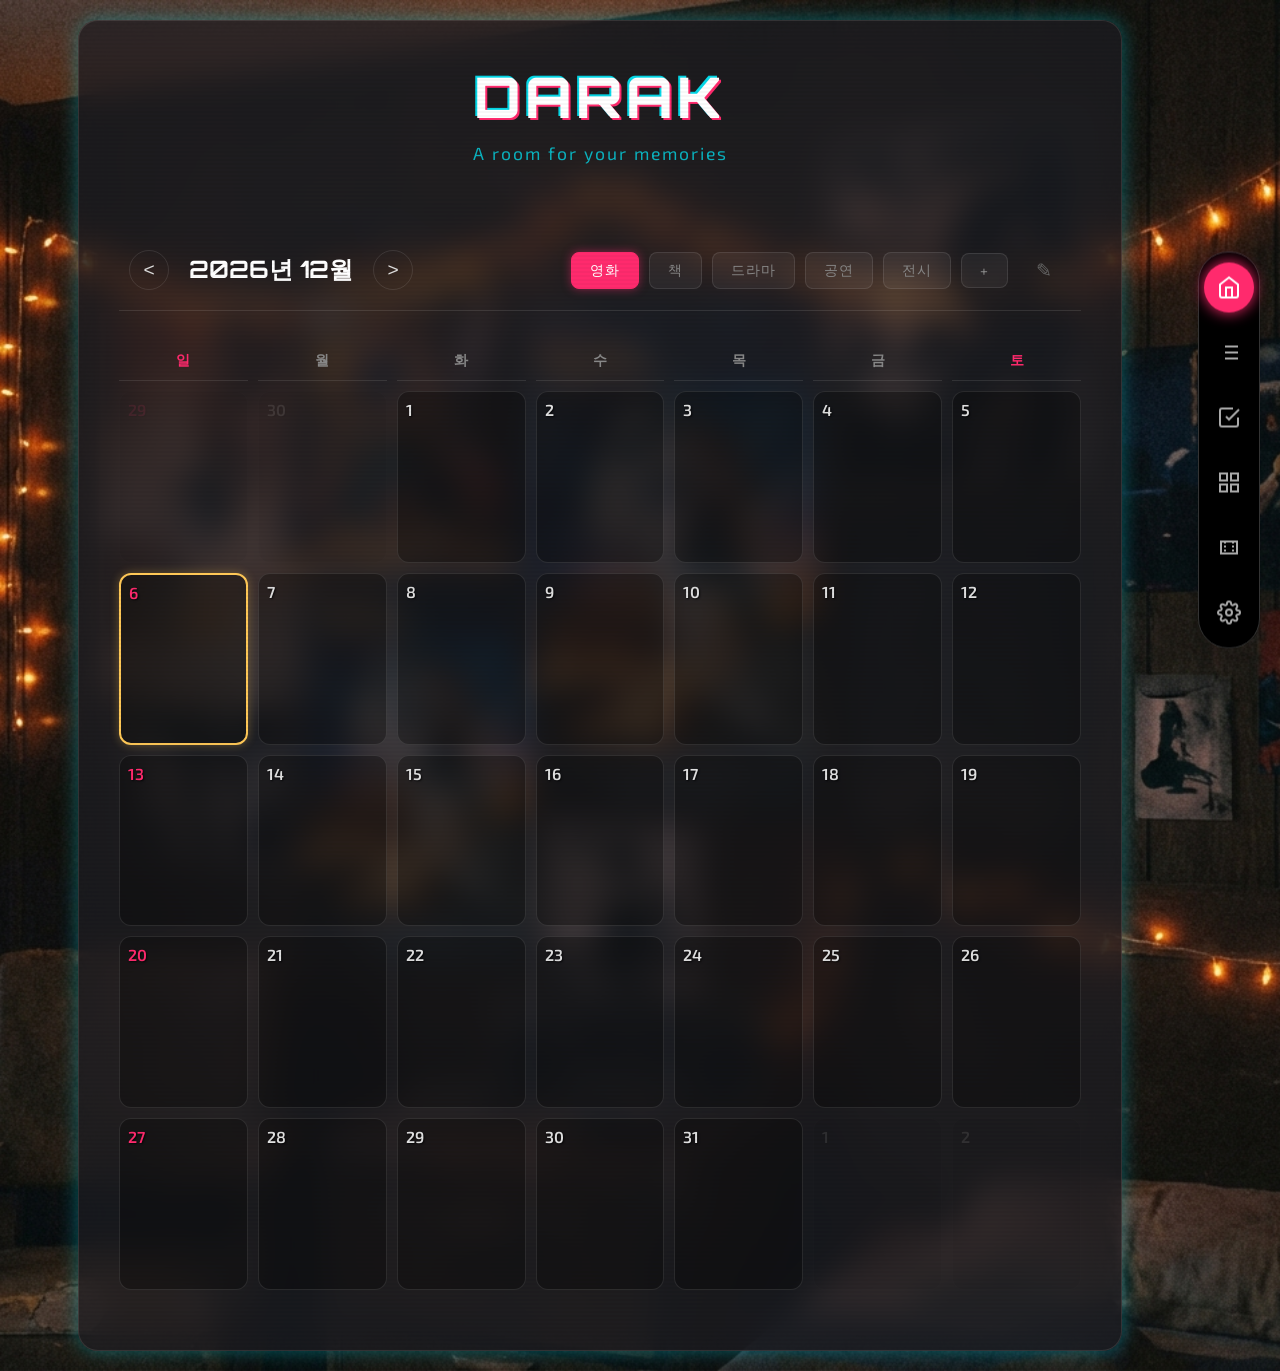
==== commit 46367f7f: "2nd commit - settings page" ====
--- a/KimGeonho_Final/main/index.html
+++ b/KimGeonho_Final/main/index.html
@@ -127,20 +127,20 @@
     <!-- Settings View (New) -->
     <div id="settingsView" class="view-section" style="display: none;">
       <h2 class="month-year">Settings</h2>
-      <div class="view-content" style="padding: 20px; color: var(--text-main);">
+      <div class="view-content" style="padding: 20px; color: var(--text-color);">
 
         <div class="settings-card"
-          style="background: rgba(0,0,0,0.5); padding: 20px; border-radius: 12px; border: 1px solid var(--glass-border); margin-bottom: 20px;">
+          style="background: rgba(0,0,0,0.5); padding: 20px; border-radius: 12px; border: 1px solid var(--border-color); margin-bottom: 20px;">
           <h3 style="color: var(--accent-neon-blue); margin-bottom: 15px;">Data Management</h3>
-          <p style="margin-bottom: 15px; color: #aaa;">Export your data for backup or restore it from a previous save.
+          <p style="margin-bottom: 15px; color: #aaa;">Export your data as a JSON file for backup or restore it from a
+            previous save.
           </p>
 
           <div style="display: flex; gap: 10px;">
-            <button class="save-btn" onclick="window.exportJSON()" style="margin: 0; flex: 1;">
-              Export Data (JSON)
+            <button class="neon-button" onclick="window.exportJSON()">
+              Export Data
             </button>
-            <button class="save-btn" onclick="document.getElementById('importFileSetting').click()"
-              style="margin: 0; flex: 1; background: var(--accent-gold); color: #000;">
+            <button class="neon-button" onclick="document.getElementById('importFileSetting').click()">
               Import Data
             </button>
             <input type="file" id="importFileSetting" style="display: none;" accept=".json"
@@ -149,10 +149,11 @@
         </div>
 
         <div class="settings-card"
-          style="background: rgba(0,0,0,0.5); padding: 20px; border-radius: 12px; border: 1px solid var(--glass-border);">
+          style="background: rgba(0,0,0,0.5); padding: 20px; border-radius: 12px; border: 1px solid var(--border-color);">
           <h3 style="color: var(--accent-gold); margin-bottom: 15px;">About</h3>
           <p style="color: #aaa;">DARAK: A room for your memories.</p>
-          <p style="color: #666; font-size: 0.8em; margin-top: 10px;">Version 1.2.0 (IndexedDB Enabled)</p>
+          <p style="color: #666; font-size: 0.8em; margin-top: 10px;">NetworkMedia Final Project (20230987)</p>
+          <p style="color: #666; font-size: 0.8em; margin-top: 10px;">Version 1.2.0</p>
         </div>
 
       </div>
@@ -489,37 +490,6 @@
     </div>
   </div>
 
-  </div>
-  </div>
-  </div>
-
-  <!-- Import Options Modal -->
-  <div class="modal-overlay" id="importOptionsModal" style="z-index: 2147483647 !important;">
-    <div class="modal-content retro-popup"
-      style="max-width: 450px; text-align: center; border: 1px solid var(--accent-neon-blue);">
-      <h3 style="color: var(--accent-neon-blue); margin-bottom: 20px;">Import Data Options</h3>
-      <p style="color: #ccc; margin-bottom: 25px;">How would you like to handle the imported data?</p>
-
-      <div class="popup-buttons vertical" style="gap: 15px;">
-        <button onclick="confirmImport('merge')" class="save-btn"
-          style="width: 100%; background: linear-gradient(135deg, #1cb5e0, #000851);">
-          <strong>Merge (Recommend)</strong><br>
-          <span style="font-size: 0.8em; font-weight: normal; opacity: 0.8;">Keep existing data, add new items.
-            safe.</span>
-        </button>
-
-        <button onclick="confirmImport('replace')" class="save-btn"
-          style="width: 100%; background: linear-gradient(135deg, #ff2a6d, #b00e3a); box-shadow: 0 4px 15px rgba(255,42,109,0.3);">
-          <strong>Replace All</strong><br>
-          <span style="font-size: 0.8em; font-weight: normal; opacity: 0.8;">⚠️ Overwrite current data
-            completely.</span>
-        </button>
-
-        <button onclick="closeImportOptions()" class="cancel-btn" style="width: 100%;">Cancel</button>
-      </div>
-    </div>
-  </div>
-
   <!-- Ticket Preview Modal -->
   <div class="modal-overlay" id="ticketPreviewModal">
     <div class="modal-content retro-popup" style="max-width: 450px; text-align: center; padding: 30px !important;">
--- a/KimGeonho_Final/main/style.css
+++ b/KimGeonho_Final/main/style.css
@@ -794,12 +794,6 @@
 
 .settings-btn:hover {
   opacity: 1;
-}
-
-#settingsView {
-  min-height: 400px;
-  position: relative;
-  z-index: 10;
 }
 
 /* Ticket Styles */
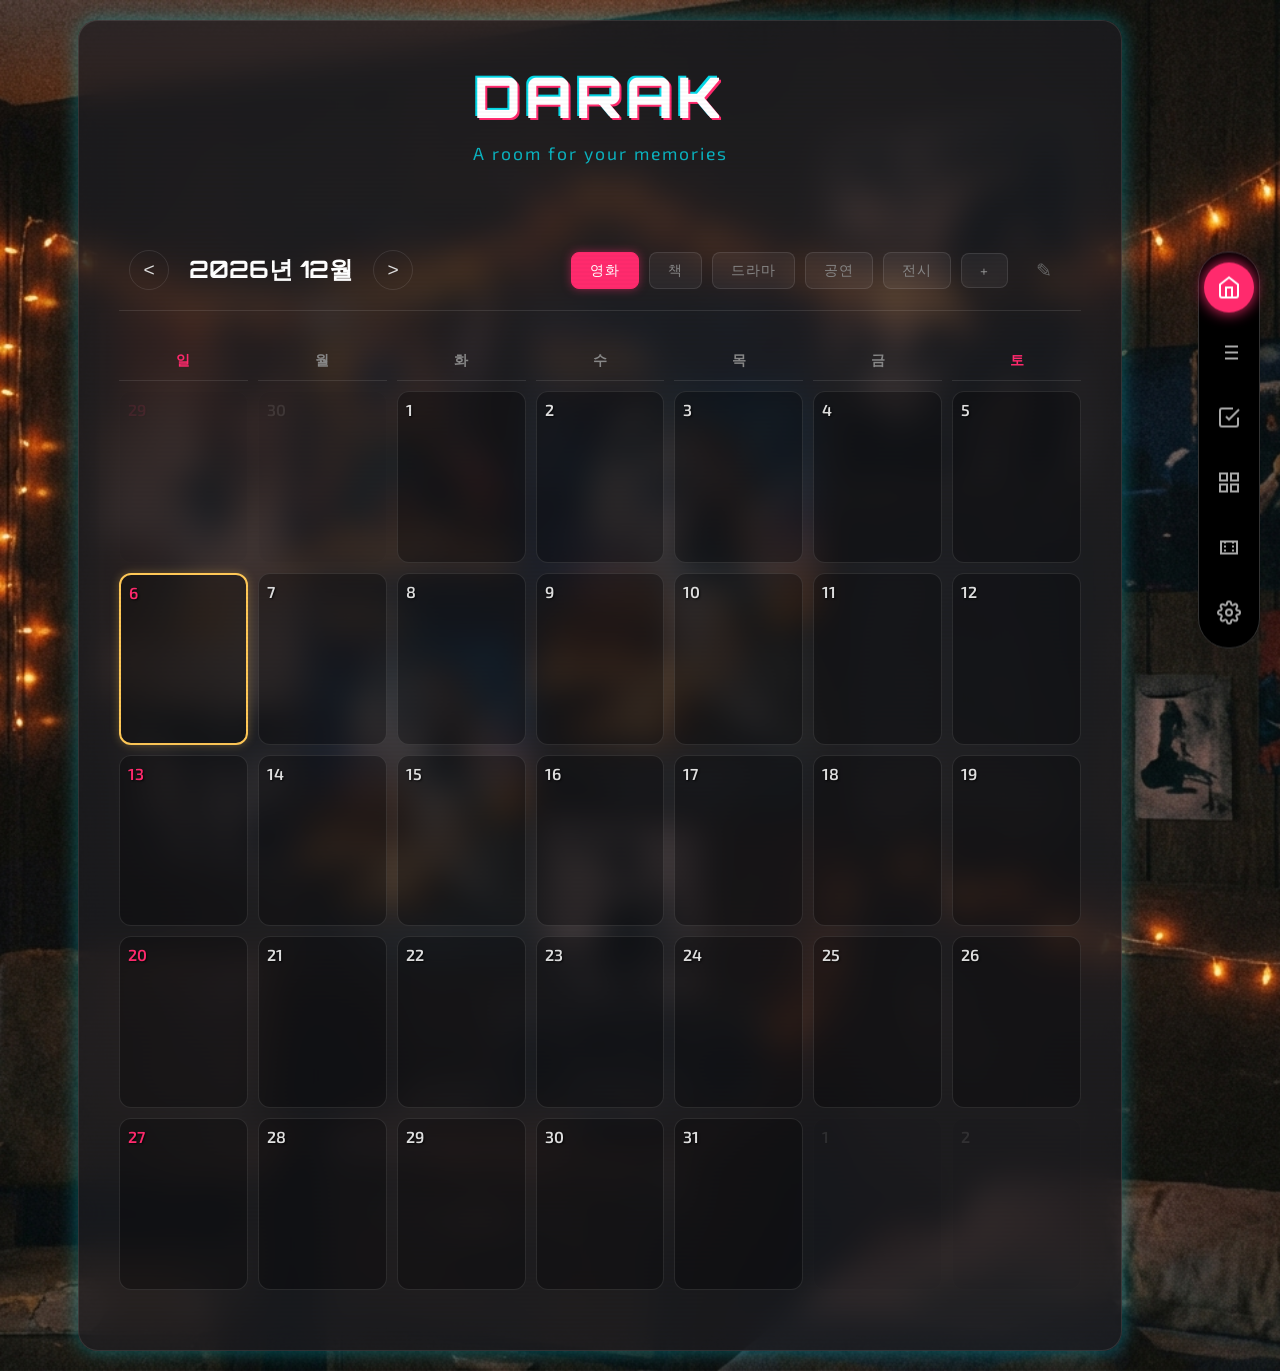
==== commit 1736b208: "3rd commit 6:47" ====
--- a/KimGeonho_Final/main/index.html
+++ b/KimGeonho_Final/main/index.html
@@ -127,37 +127,34 @@
     <!-- Settings View (New) -->
     <div id="settingsView" class="view-section" style="display: none;">
       <h2 class="month-year">Settings</h2>
-      <div class="view-content" style="padding: 20px; color: var(--text-color);">
-
-        <div class="settings-card"
-          style="background: rgba(0,0,0,0.5); padding: 20px; border-radius: 12px; border: 1px solid var(--border-color); margin-bottom: 20px;">
-          <h3 style="color: var(--accent-neon-blue); margin-bottom: 15px;">Data Management</h3>
-          <p style="margin-bottom: 15px; color: #aaa;">Export your data as a JSON file for backup or restore it from a
-            previous save.
-          </p>
-
-          <div style="display: flex; gap: 10px;">
-            <button class="neon-button" onclick="window.exportJSON()">
-              Export Data
-            </button>
-            <button class="neon-button" onclick="document.getElementById('importFileSetting').click()">
-              Import Data
-            </button>
-            <input type="file" id="importFileSetting" style="display: none;" accept=".json"
-              onchange="window.importJSON(event)">
-          </div>
-        </div>
-
-        <div class="settings-card"
-          style="background: rgba(0,0,0,0.5); padding: 20px; border-radius: 12px; border: 1px solid var(--border-color);">
-          <h3 style="color: var(--accent-gold); margin-bottom: 15px;">About</h3>
-          <p style="color: #aaa;">DARAK: A room for your memories.</p>
-          <p style="color: #666; font-size: 0.8em; margin-top: 10px;">NetworkMedia Final Project (20230987)</p>
-          <p style="color: #666; font-size: 0.8em; margin-top: 10px;">Version 1.2.0</p>
-        </div>
-
-      </div>
-    </div>
+      <div class="settings-card"
+        style="background: rgba(0,0,0,0.5); padding: 20px; border-radius: 12px; border: 1px solid var(--border-color); margin-bottom: 20px;">
+        <h3 style="color: var(--accent-neon-blue); margin-bottom: 15px;">Data Management</h3>
+        <p style="margin-bottom: 15px; color: #aaa;">Export your data as a JSON file for backup or restore it from a
+          previous save.
+        </p>
+
+        <button class="save-btn" onclick="window.exportJSON()" style="margin-top: 0; margin-right: 10px; flex: 1;">
+          Export Data
+        </button>
+        <button class="save-btn" onclick="document.getElementById('importFileSetting').click()"
+          style="margin-top: 0; flex: 1; background: #333; color: white;">
+          Import Data
+        </button>
+        <input type="file" id="importFileSetting" style="display: none;" accept=".json"
+          onchange="window.importJSON(event)">
+      </div>
+
+      <div class="settings-card"
+        style="background: rgba(0,0,0,0.5); padding: 20px; border-radius: 12px; border: 1px solid var(--border-color);">
+        <h3 style="color: var(--accent-gold); margin-bottom: 15px;">About</h3>
+        <p style="color: #aaa;">DARAK: A room for your memories.</p>
+        <p style="color: #666; font-size: 0.8em; margin-top: 10px;">NetworkMedia Final Project (20230987)</p>
+        <p style="color: #666; font-size: 0.8em; margin-top: 10px;">Version 1.2.0</p>
+      </div>
+
+    </div>
+  </div>
   </div>
 
   <!-- Floating Sidebar -->
@@ -193,7 +190,7 @@
       </svg>
     </button>
     <!-- Ticket Gallery Button -->
-    <button class="sidebar-btn" onclick="switchView('gallery')" title="Ticket Storage">
+    <button class="sidebar-btn" onclick="switchView('gallery')" title="Ticket Archive">
       <svg width="24" height="24" viewBox="0 0 24 24" fill="none" stroke="currentColor" stroke-width="2">
         <path d="M4 6h16v12H4z"></path>
         <line x1="8" y1="6" x2="8" y2="18" stroke-dasharray="2 2"></line>
@@ -231,6 +228,11 @@
           </div>
 
           <div class="form-group">
+            <label class="form-label">Release Year</label>
+            <input type="number" class="form-input" id="recordReleaseYear" placeholder="e.g. 1999">
+          </div>
+
+          <div class="form-group">
             <label class="form-label">Category</label>
             <select class="form-select" id="recordCategory" onchange="updateCategoryFields()">
               <option value="영화">영화</option>
--- a/KimGeonho_Final/main/style.css
+++ b/KimGeonho_Final/main/style.css
@@ -85,7 +85,7 @@
   background-size: 100% 4px;
   z-index: 100;
   pointer-events: none;
-  opacity: 0.3;
+  opacity: 0.2;
 }
 
 /* Header */
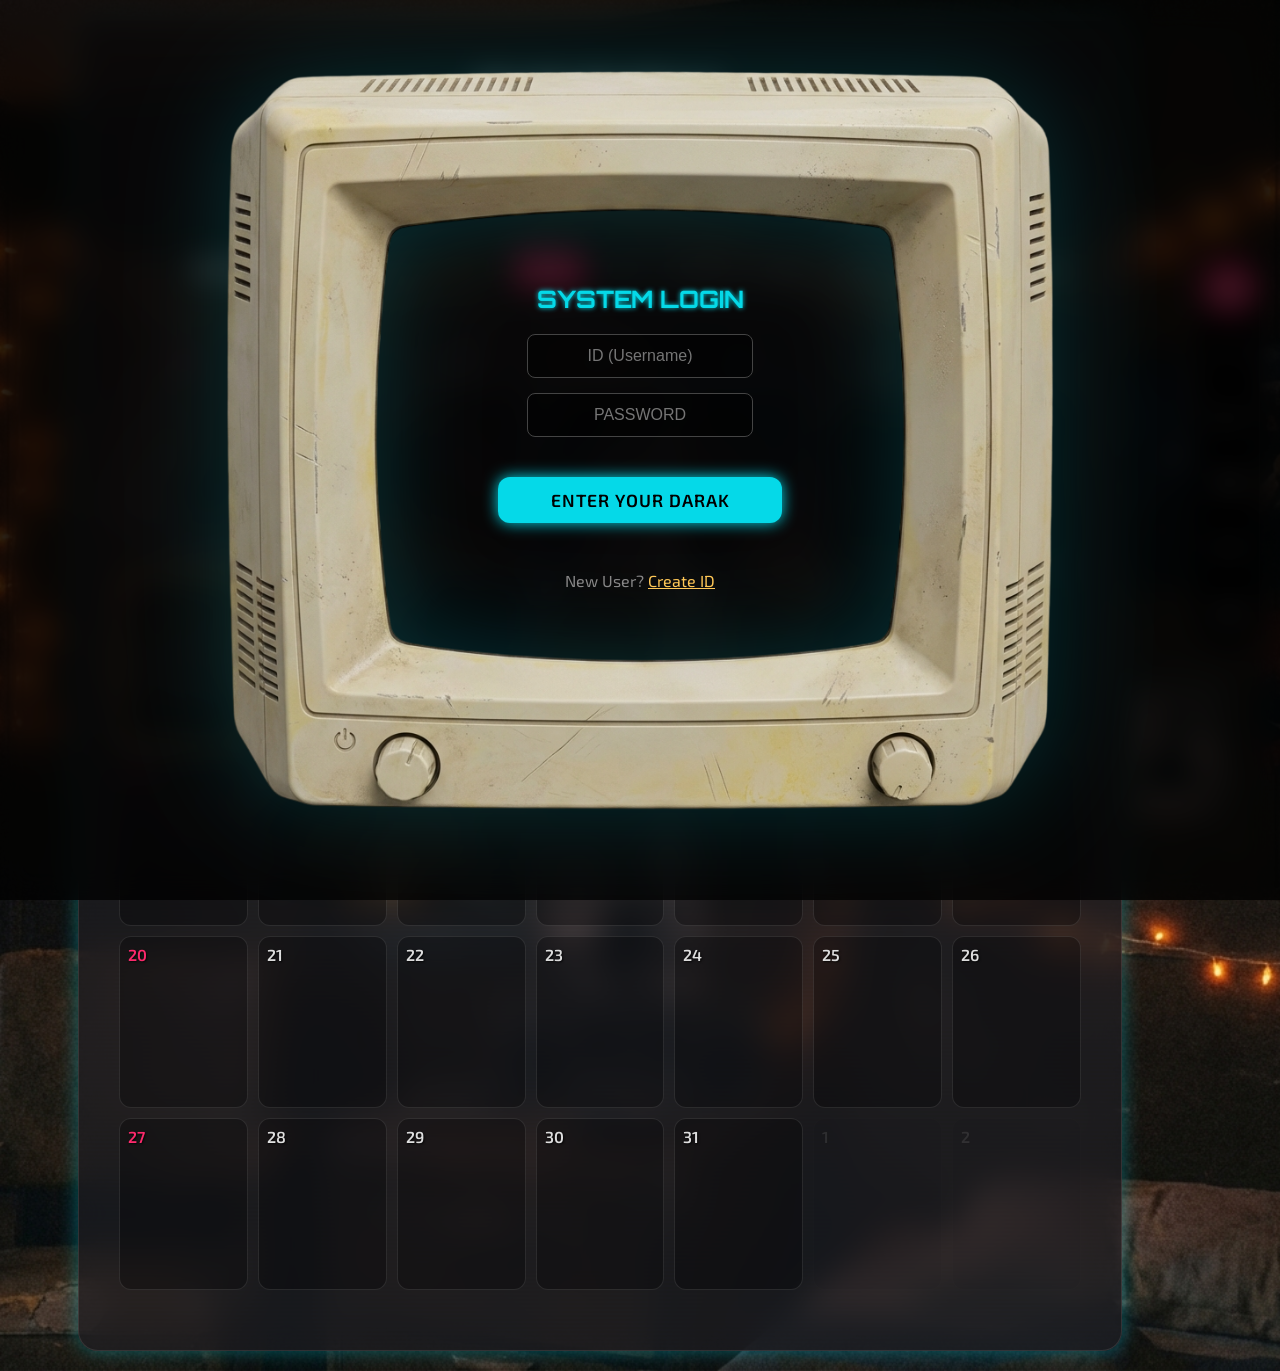
==== commit 78ff1039: "final_edit" ====
--- a/KimGeonho_Final/main/index.html
+++ b/KimGeonho_Final/main/index.html
@@ -35,7 +35,7 @@
         <div class="category-tab">공연</div>
         <div class="category-tab">전시</div>
         <div class="category-tab">+</div>
-        <div class="category-tab edit-mode-btn" onclick="toggleCategoryEdit()" title="Remove Category">✎</div>
+        <div class="category-tab edit-mode-btn" onclick="toggleCategoryEdit()" title="Edit Category">✎</div>
       </div>
     </div>
 
@@ -127,8 +127,22 @@
     <!-- Settings View (New) -->
     <div id="settingsView" class="view-section" style="display: none;">
       <h2 class="month-year">Settings</h2>
+
+      <!-- Account Section -->
       <div class="settings-card"
         style="background: rgba(0,0,0,0.5); padding: 20px; border-radius: 12px; border: 1px solid var(--border-color); margin-bottom: 20px;">
+        <h3 style="color: var(--accent-neon-blue); margin-bottom: 15px;">Account</h3>
+        <div id="accountInfoDisplay" style="margin-bottom: 15px; color: #eee;">
+          <!-- Filled by JS -->
+          Loading...
+        </div>
+        <button onclick="UserManager.logout()" class="delete-btn"
+          style="background: #333; font-size: 0.9em; padding: 10px 20px; width: auto;">Logout</button>
+      </div>
+
+      <div class="settings-card"
+        style="background: rgba(0,0,0,0.5); padding: 20px; border-radius: 12px; border: 1px solid var(--border-color); margin-bottom: 20px;">
+
         <h3 style="color: var(--accent-neon-blue); margin-bottom: 15px;">Data Management</h3>
         <p style="margin-bottom: 15px; color: #aaa;">Export your data as a JSON file for backup or restore it from a
           previous save.
@@ -347,6 +361,13 @@
 
           <input type="hidden" id="recordId">
 
+          <div class="form-group" style="display: flex; align-items: center; gap: 10px; margin-top: 10px;">
+            <input type="checkbox" id="recordShared"
+              style="width: 20px; height: 20px; accent-color: var(--accent-neon-blue);">
+            <label for="recordShared" style="color: #ccc; cursor: pointer;">Share with Friends</label>
+          </div>
+
+
           <div class="modal-footer" style="display: flex; gap: 10px; margin-top: 20px;">
             <button type="button" class="delete-btn" onclick="deleteCurrentRecord()"
               style="background: #e53e3e; color: white; border: none; padding: 15px; border-radius: 10px; flex: 1; display: none;"
@@ -510,6 +531,20 @@
     </div>
   </div>
 
+  <!-- Friend List Modal (Dummy) -->
+  <div class="modal-overlay" id="friendListModal" style="z-index: 20000;">
+    <div class="modal-content retro-popup" style="max-width: 400px; text-align: center;">
+      <h3 style="color: var(--accent-neon-blue); margin-bottom: 25px;">MEMORIES LINKED</h3>
+      <div id="dummyFriendList" class="friend-list-container">
+        <!-- JS will populate this -->
+      </div>
+      <div class="popup-buttons vertical" style="margin-top: 20px;">
+        <button onclick="closeFriendListModal()" class="cancel-btn" style="width: 100%;">Close</button>
+      </div>
+    </div>
+  </div>
+
+
 
 
   <!-- Ticket HTML Template (Hidden) -->
@@ -549,6 +584,37 @@
     </div>
   </div>
 
+  <!-- Login Overlay (Computer Screen) -->
+  <div id="loginOverlay" class="login-overlay">
+    <div class="login-container">
+      <img src="computer_overlay.png" alt="Retro Computer" class="computer-img">
+      <div class="screen-content" style="margin-top: 50px;">
+        <h2
+          style="font-family: 'Orbitron', sans-serif; color: var(--accent-neon-blue); margin-bottom: 20px; text-shadow: 0 0 5px var(--accent-neon-blue);">
+          SYSTEM LOGIN</h2>
+        <div class="form-group" style="margin-bottom: 15px;">
+          <input type="text" id="loginId" class="form-input" placeholder="ID (Username)"
+            style="background: rgba(0,0,0,0.5); text-align: center;">
+        </div>
+        <div class="form-group" style="margin-bottom: 20px;">
+          <input type="password" id="loginPw" class="form-input" placeholder="PASSWORD"
+            style="background: rgba(0,0,0,0.5); text-align: center;">
+        </div>
+        <button onclick="handleLogin()" class="save-btn"
+          style="width: 45%; padding: 10px; font-size: 1.1em; background: var(--accent-neon-blue); color: #000; box-shadow: 0 0 15px var(--accent-neon-blue);">ENTER
+          YOUR DARAK</button>
+        <p id="loginError"
+          style="color: #ff2a6d; margin-top: 15px; font-size: 0.9em; min-height: 1.2em; text-shadow: 0 0 5px #ff2a6d;">
+        </p>
+
+        <p style="margin-top: 15px; font-size: 1em; color: #888;">
+          New User? <span onclick="handleRegister()"
+            style="color: var(--accent-gold); cursor: pointer; text-decoration: underline;">Create ID</span>
+        </p>
+      </div>
+    </div>
+  </div>
+
   <script src="https://html2canvas.hertzen.com/dist/html2canvas.min.js"></script>
   <script src="script.js?v=999"></script>
 </body>
--- a/KimGeonho_Final/main/style.css
+++ b/KimGeonho_Final/main/style.css
@@ -2402,4 +2402,181 @@
   border-bottom: 8px solid var(--book-color);
   border-radius: 2px;
   box-shadow: inset 0 0 5px rgba(0, 0, 0, 0.1);
+}
+
+/* Login Overlay */
+.login-overlay {
+  position: fixed;
+  top: 0;
+  left: 0;
+  width: 100%;
+  height: 100%;
+  background: rgba(0, 0, 0, 0.75);
+  /* Darker background */
+  backdrop-filter: blur(15px);
+  -webkit-backdrop-filter: blur(15px);
+  z-index: 99999;
+  /* Topmost */
+  display: flex;
+  justify-content: center;
+  align-items: center;
+  opacity: 1;
+  transition: opacity 0.8s ease, visibility 0.8s;
+}
+
+.login-overlay.hidden {
+  opacity: 0;
+  visibility: hidden;
+  pointer-events: none;
+  /* Crucial: Prevent blocking other clicks */
+}
+
+
+.login-container {
+  position: relative;
+  width: 1000px;
+  /* Increased size (+25%) */
+  max-width: 95%;
+  /* Aspect ratio of the computer image approximately */
+  aspect-ratio: 4/3;
+  display: flex;
+  justify-content: center;
+  align-items: center;
+}
+
+
+.computer-img {
+  width: 120%;
+  height: 120%;
+  object-fit: contain;
+  filter: drop-shadow(0 0 50px rgba(5, 217, 232, 0.2));
+}
+
+.screen-content {
+  position: absolute;
+  top: 14%;
+  left: 14.5%;
+  width: 71%;
+  height: 58%;
+  /* Debug borders if needed: border: 1px solid red; */
+  display: flex;
+  flex-direction: column;
+  justify-content: center;
+  align-items: center;
+  padding: 40px;
+  text-align: center;
+}
+
+/* Mobile adjustments for Logins */
+@media (max-width: 768px) {
+  .screen-content {
+    padding: 10px;
+  }
+
+  .screen-content h2 {
+    font-size: 1.2em;
+    margin-bottom: 10px !important;
+  }
+
+  .screen-content input {
+    padding: 8px;
+    font-size: 0.9em;
+  }
+
+  .screen-content button {
+    padding: 8px !important;
+    font-size: 0.9em !important;
+  }
+}
+
+/* Friend Icon Button */
+.icon-btn-plain {
+  background: none !important;
+  border: none !important;
+  box-shadow: none !important;
+  padding: 8px !important;
+  /* Match alignment but no box */
+  margin-left: 5px;
+  display: flex !important;
+  align-items: center;
+  justify-content: center;
+  cursor: pointer;
+  color: #fff;
+  /* Default white */
+  opacity: 0.7;
+  transition: opacity 0.3s, transform 0.3s;
+}
+
+.icon-btn-plain:hover {
+  opacity: 1;
+  transform: scale(1.1);
+  color: var(--accent-neon-blue);
+  /* Optional hover glow */
+}
+
+/* Friend List Modal Styles */
+.friend-list-container {
+  display: flex;
+  flex-direction: column;
+  gap: 15px;
+  max-height: 300px;
+  overflow-y: auto;
+}
+
+.friend-item {
+  display: flex;
+  justify-content: space-between;
+  align-items: center;
+  padding: 10px;
+  background: rgba(255, 255, 255, 0.05);
+  border-radius: 8px;
+  border: 1px solid rgba(255, 255, 255, 0.1);
+}
+
+.friend-name {
+  color: #fff;
+  font-weight: 500;
+  font-size: 1.1em;
+}
+
+.view-calendar-btn {
+  background: var(--accent-neon-blue);
+  color: #000;
+  border: none;
+  padding: 5px 12px;
+  border-radius: 5px;
+  font-size: 0.8em;
+  font-weight: 700;
+  cursor: pointer;
+  transition: transform 0.2s;
+}
+
+.view-calendar-btn:hover {
+  transform: scale(1.05);
+  background: #fff;
+}
+
+/* Guaranteed Modal Visibility Styles */
+.modal-overlay {
+  position: fixed;
+  top: 0;
+  left: 0;
+  width: 100%;
+  height: 100%;
+  background: rgba(0, 0, 0, 0.6);
+  backdrop-filter: blur(5px);
+  z-index: 20000;
+  display: flex;
+  justify-content: center;
+  align-items: center;
+  opacity: 0;
+  visibility: hidden;
+  pointer-events: none;
+  transition: opacity 0.3s ease, visibility 0.3s;
+}
+
+.modal-overlay.active {
+  opacity: 1;
+  visibility: visible;
+  pointer-events: auto;
 }
